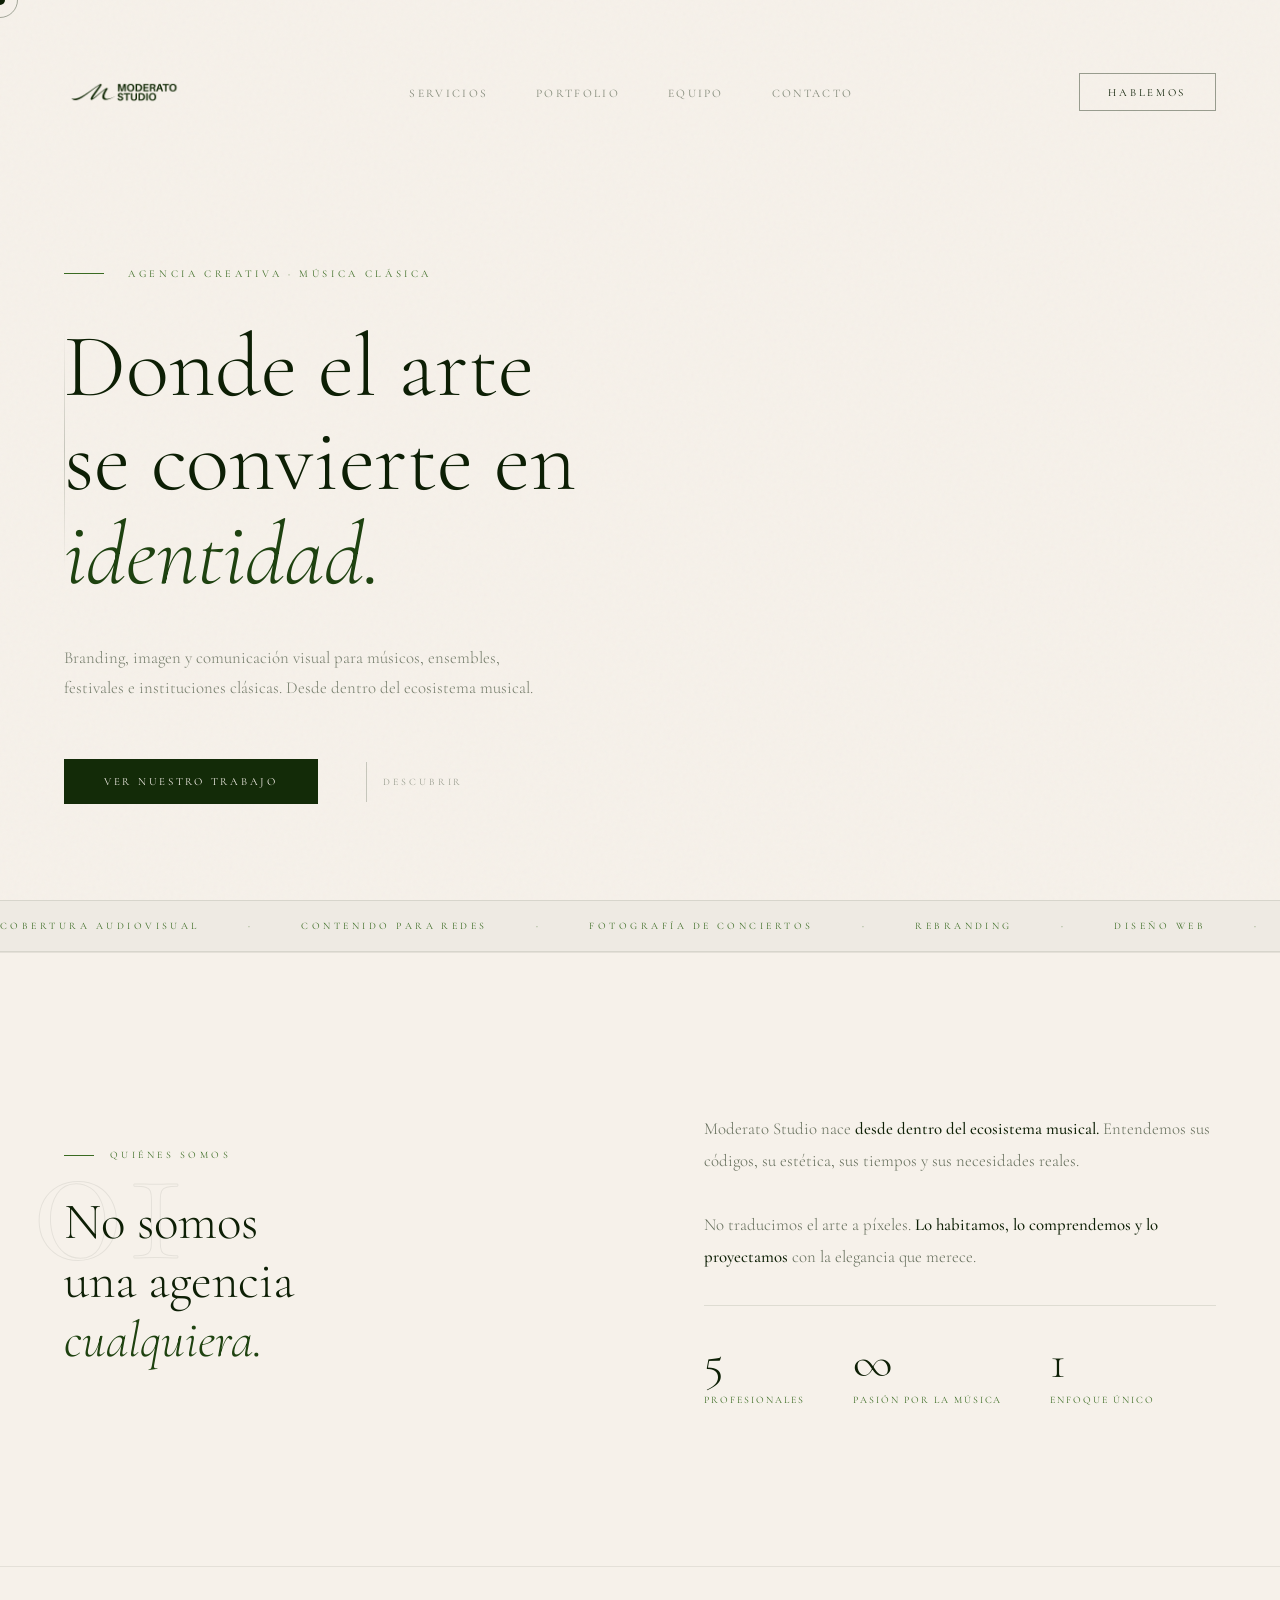
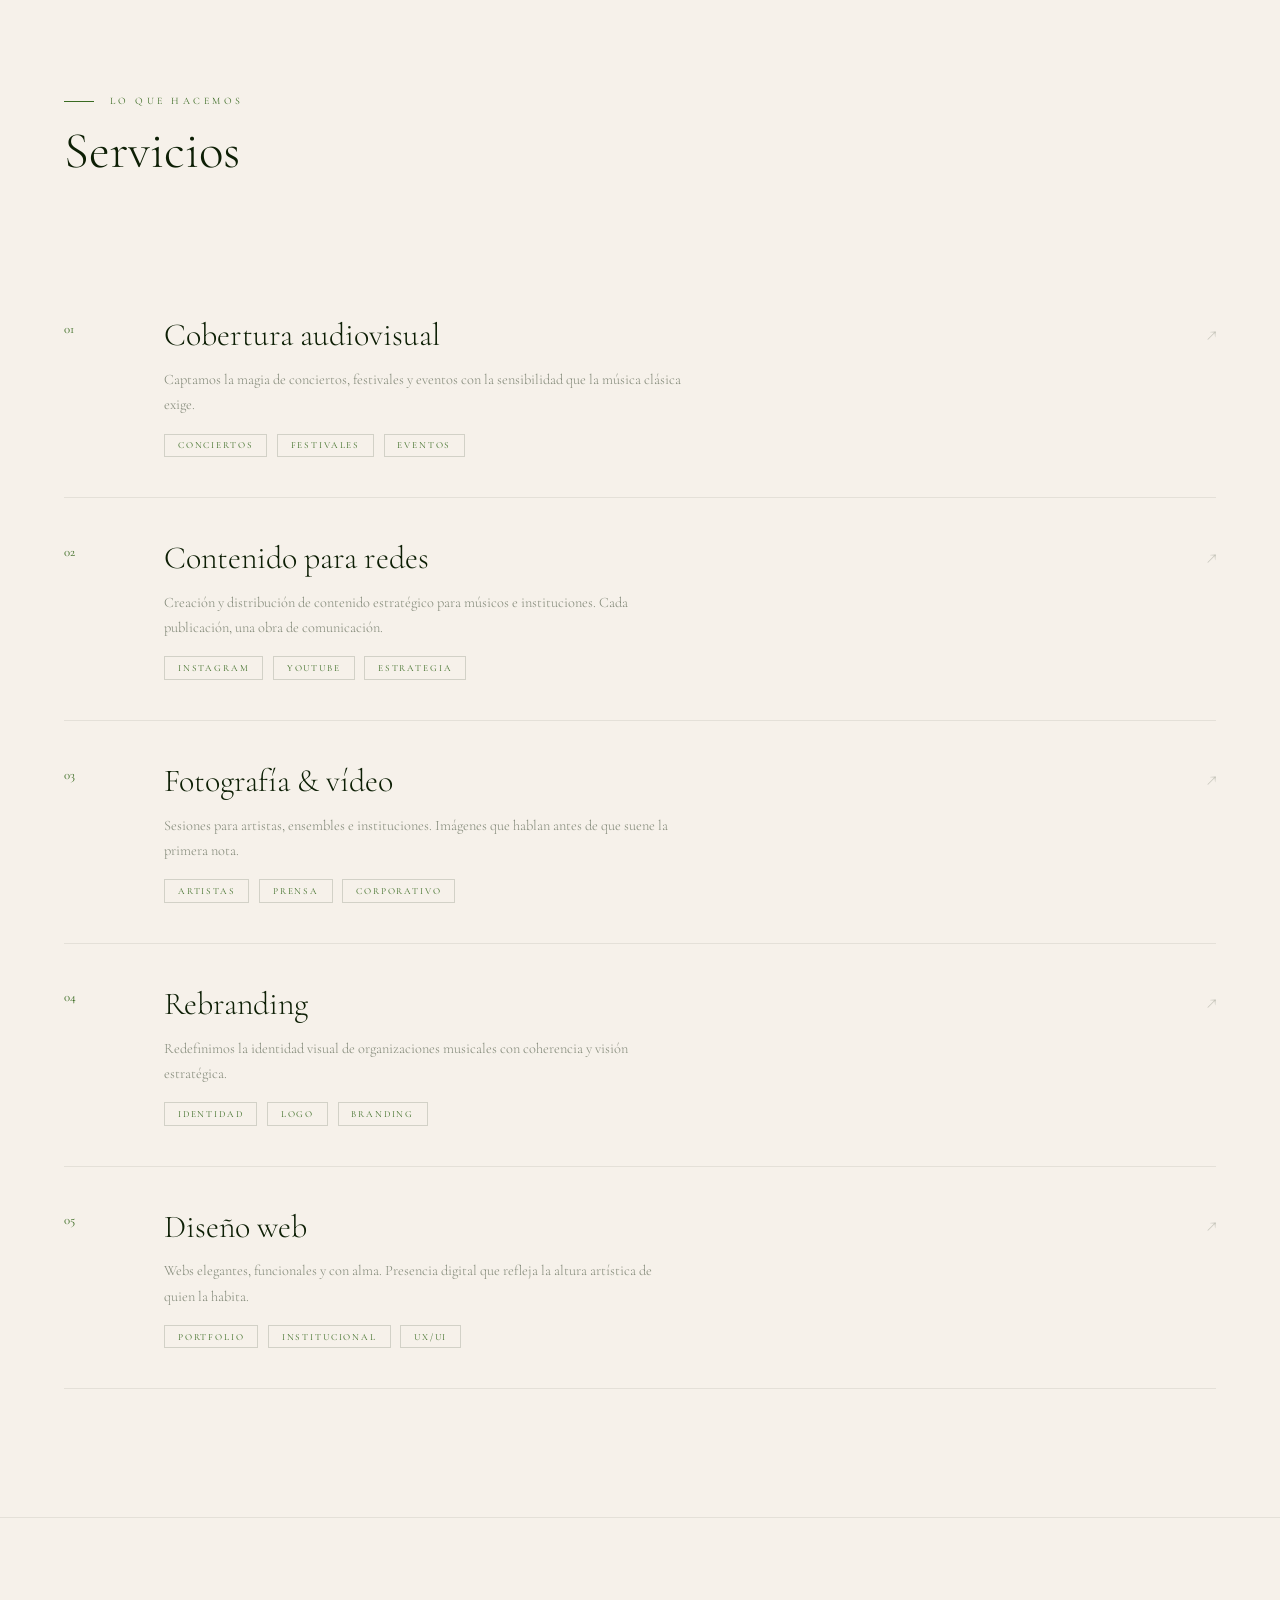
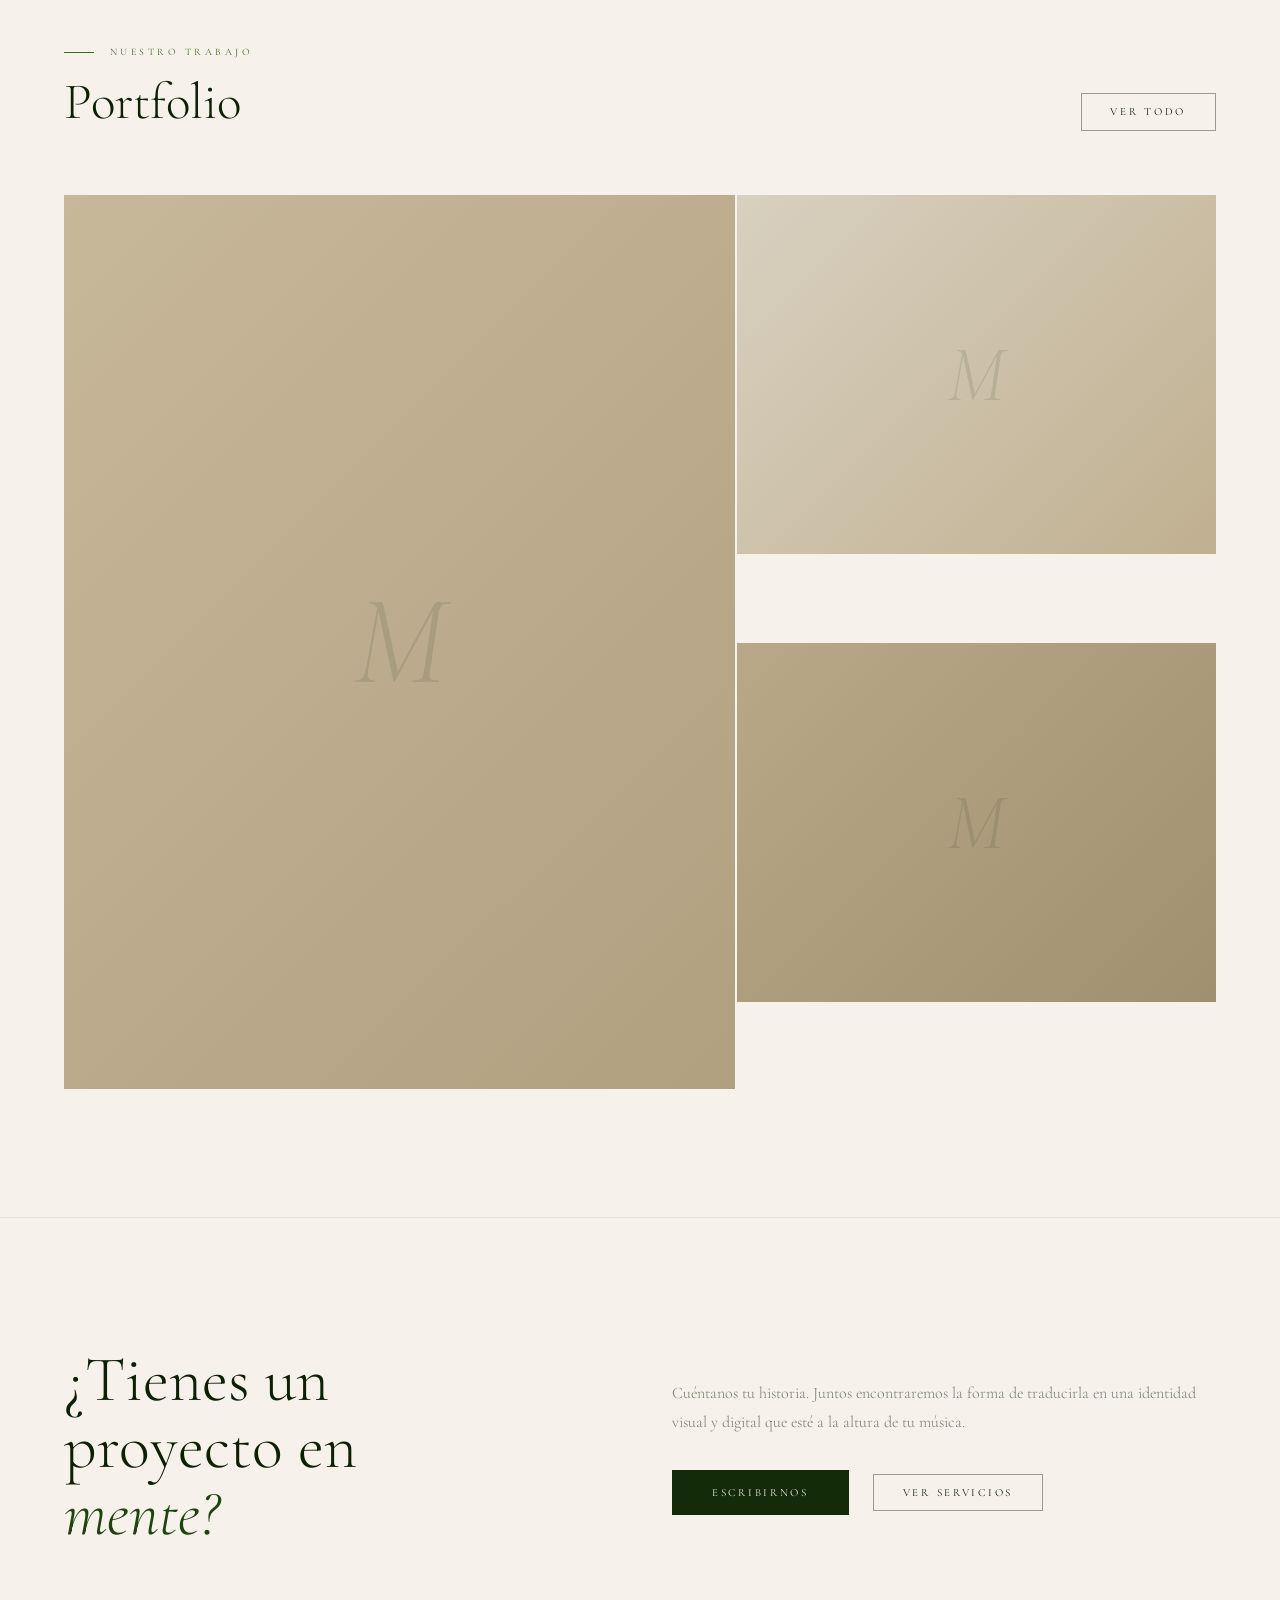
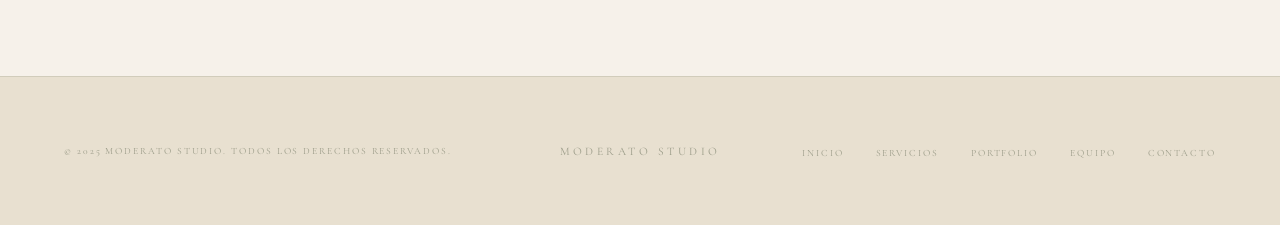
==== index.html @ 651fe09a "primera versión" ====
<!DOCTYPE html>
<html lang="es">
<head>
  <meta charset="UTF-8" />
  <meta name="viewport" content="width=device-width, initial-scale=1.0" />
  <title>Moderato Studio</title>
  <link rel="preconnect" href="https://fonts.googleapis.com" />
  <link rel="preconnect" href="https://fonts.gstatic.com" crossorigin />
  <link href="https://fonts.googleapis.com/css2?family=Cormorant+Garamond:ital,wght@0,300;0,400;0,500;1,300;1,400&display=swap" rel="stylesheet" />
  <link rel="stylesheet" href="css/style.css" />
</head>
<body>

  <div class="cursor" id="cursor"></div>
  <div class="cursor-ring" id="cursorRing"></div>

  <!-- NAV -->
  <nav id="nav">
    <a href="index.html" class="nav-logo">
      <img src="assets/logos/logo-horizontal-verde.png" alt="Moderato Studio" style="height: 120px; width: auto; display: block;" />
    </a>
    <button class="nav-toggle" type="button" aria-expanded="false" aria-label="Abrir menú">
      <span class="nav-toggle-icon" aria-hidden="true">☰</span>
    </button>
    <ul class="nav-links">
      <li><a href="servicios.html">Servicios</a></li>
      <li><a href="portfolio.html">Portfolio</a></li>
      <li><a href="equipo.html">Equipo</a></li>
      <li><a href="contacto.html">Contacto</a></li>
    </ul>
    <div class="nav-cta">
      <a href="contacto.html" class="btn-outline">Hablemos</a>
    </div>
  </nav>

  <!-- HERO -->
  <section class="hero">
    <canvas id="heroCanvas" aria-hidden="true"></canvas>
    <img id="heroMImage" src="assets/logos/logo-m-verde.png" alt="" aria-hidden="true" />
    <div class="hero-line"></div>
    <div class="hero-content">
      <p class="hero-eyebrow"><span></span>Agencia creativa · Música clásica</p>
      <h1 class="hero-title">
        <span class="line">Donde el arte</span>
        <span class="line">se convierte en</span>
        <span class="line"><em>identidad.</em></span>
      </h1>
      <p class="hero-sub">Branding, imagen y comunicación visual para músicos, ensembles, festivales e instituciones clásicas. Desde dentro del ecosistema musical.</p>
      <div class="hero-actions">
        <a href="portfolio.html" class="btn-primary">Ver nuestro trabajo</a>
        <div class="hero-scroll"><span>Descubrir</span></div>
      </div>
    </div>
  </section>

  <!-- MARQUEE -->
  <div class="marquee-wrap">
    <div class="marquee-track">
      <div class="marquee-item">Cobertura audiovisual</div>
      <div class="marquee-item">Contenido para redes</div>
      <div class="marquee-item">Fotografía de conciertos</div>
      <div class="marquee-item">Rebranding</div>
      <div class="marquee-item">Diseño web</div>
      <div class="marquee-item">Dirección creativa</div>
      <div class="marquee-item">Identidad visual</div>
      <div class="marquee-item">Cobertura audiovisual</div>
      <div class="marquee-item">Contenido para redes</div>
      <div class="marquee-item">Fotografía de conciertos</div>
      <div class="marquee-item">Rebranding</div>
      <div class="marquee-item">Diseño web</div>
      <div class="marquee-item">Dirección creativa</div>
      <div class="marquee-item">Identidad visual</div>
    </div>
  </div>

  <!-- MANIFIESTO -->
  <section class="manifesto">
    <div class="manifesto-left reveal">
      <div class="manifesto-number">01</div>
      <p class="manifesto-tag">Quiénes somos</p>
      <h2 class="manifesto-title">No somos<br>una agencia<br><em>cualquiera.</em></h2>
    </div>
    <div class="reveal reveal-delay-2">
      <p class="manifesto-text">Moderato Studio nace <strong>desde dentro del ecosistema musical.</strong> Entendemos sus códigos, su estética, sus tiempos y sus necesidades reales.</p>
      <p class="manifesto-text">No traducimos el arte a píxeles. <strong>Lo habitamos, lo comprendemos y lo proyectamos</strong> con la elegancia que merece.</p>
      <div class="manifesto-stat">
        <div class="stat-item">
          <div class="stat-num">5</div>
          <div class="stat-label">Profesionales</div>
        </div>
        <div class="stat-item">
          <div class="stat-num">∞</div>
          <div class="stat-label">Pasión por la música</div>
        </div>
        <div class="stat-item">
          <div class="stat-num">1</div>
          <div class="stat-label">Enfoque único</div>
        </div>
      </div>
    </div>
  </section>

  <!-- SERVICIOS -->
  <section class="services" id="servicios">
    <div class="services-header reveal">
      <div>
        <p class="section-eyebrow">Lo que hacemos</p>
        <h2 class="section-title">Servicios</h2>
      </div>
    </div>
    <div class="services-list">
      <div class="service-item reveal">
        <span class="service-num">01</span>
        <div>
          <h3 class="service-name">Cobertura audiovisual</h3>
          <p class="service-desc">Captamos la magia de conciertos, festivales y eventos con la sensibilidad que la música clásica exige.</p>
          <div class="service-tags"><span class="tag">Conciertos</span><span class="tag">Festivales</span><span class="tag">Eventos</span></div>
        </div>
        <span class="service-arrow">↗</span>
      </div>
      <div class="service-item reveal reveal-delay-1">
        <span class="service-num">02</span>
        <div>
          <h3 class="service-name">Contenido para redes</h3>
          <p class="service-desc">Creación y distribución de contenido estratégico para músicos e instituciones. Cada publicación, una obra de comunicación.</p>
          <div class="service-tags"><span class="tag">Instagram</span><span class="tag">YouTube</span><span class="tag">Estrategia</span></div>
        </div>
        <span class="service-arrow">↗</span>
      </div>
      <div class="service-item reveal reveal-delay-1">
        <span class="service-num">03</span>
        <div>
          <h3 class="service-name">Fotografía & vídeo</h3>
          <p class="service-desc">Sesiones para artistas, ensembles e instituciones. Imágenes que hablan antes de que suene la primera nota.</p>
          <div class="service-tags"><span class="tag">Artistas</span><span class="tag">Prensa</span><span class="tag">Corporativo</span></div>
        </div>
        <span class="service-arrow">↗</span>
      </div>
      <div class="service-item reveal reveal-delay-2">
        <span class="service-num">04</span>
        <div>
          <h3 class="service-name">Rebranding</h3>
          <p class="service-desc">Redefinimos la identidad visual de organizaciones musicales con coherencia y visión estratégica.</p>
          <div class="service-tags"><span class="tag">Identidad</span><span class="tag">Logo</span><span class="tag">Branding</span></div>
        </div>
        <span class="service-arrow">↗</span>
      </div>
      <div class="service-item reveal reveal-delay-2">
        <span class="service-num">05</span>
        <div>
          <h3 class="service-name">Diseño web</h3>
          <p class="service-desc">Webs elegantes, funcionales y con alma. Presencia digital que refleja la altura artística de quien la habita.</p>
          <div class="service-tags"><span class="tag">Portfolio</span><span class="tag">Institucional</span><span class="tag">UX/UI</span></div>
        </div>
        <span class="service-arrow">↗</span>
      </div>
    </div>
  </section>

  <!-- PORTFOLIO -->
  <section class="portfolio-preview" id="portfolio">
    <div class="portfolio-header reveal">
      <div>
        <p class="section-eyebrow">Nuestro trabajo</p>
        <h2 class="section-title">Portfolio</h2>
      </div>
      <a href="#" class="btn-outline">Ver todo</a>
    </div>
    <div class="portfolio-grid reveal">
      <div class="portfolio-item">
        <div class="portfolio-placeholder pp1"><span class="pp-m">M</span></div>
        <div class="portfolio-item-inner">
          <p class="portfolio-cat">Cobertura audiovisual</p>
          <p class="portfolio-title">Festival de Música Antigua · 2024</p>
        </div>
        <div class="portfolio-zoom">↗</div>
      </div>
      <div class="portfolio-item">
        <div class="portfolio-placeholder pp2"><span class="pp-m" style="font-size:5rem">M</span></div>
        <div class="portfolio-item-inner">
          <p class="portfolio-cat">Rebranding</p>
          <p class="portfolio-title">Orquesta de Cámara · Identidad</p>
        </div>
        <div class="portfolio-zoom">↗</div>
      </div>
      <div class="portfolio-item">
        <div class="portfolio-placeholder pp3"><span class="pp-m" style="font-size:5rem">M</span></div>
        <div class="portfolio-item-inner">
          <p class="portfolio-cat">Fotografía</p>
          <p class="portfolio-title">Sesión artística · Cuarteto de cuerda</p>
        </div>
        <div class="portfolio-zoom">↗</div>
      </div>
    </div>
  </section>

  <!-- CTA -->
  <section class="cta-strip" id="contacto">
    <div class="reveal">
      <h2 class="cta-title">¿Tienes un<br>proyecto en<br><em>mente?</em></h2>
    </div>
    <div class="cta-right reveal reveal-delay-2">
      <p class="cta-text">Cuéntanos tu historia. Juntos encontraremos la forma de traducirla en una identidad visual y digital que esté a la altura de tu música.</p>
      <div class="cta-actions">
        <a href="contacto.html" class="btn-primary">Escribirnos</a>
        <a href="servicios.html" class="btn-outline">Ver servicios</a>
      </div>
    </div>
  </section>

  <!-- FOOTER -->
  <footer>
    <p class="footer-copy">© 2025 Moderato Studio. Todos los derechos reservados.</p>
    <div class="footer-wordmark">Moderato Studio</div>
    <ul class="footer-links">
      <li><a href="index.html">Inicio</a></li>
      <li><a href="servicios.html">Servicios</a></li>
      <li><a href="portfolio.html">Portfolio</a></li>
      <li><a href="equipo.html">Equipo</a></li>
      <li><a href="contacto.html">Contacto</a></li>
    </ul>
  </footer>

  <script src="js/main.js"></script>
</body>
</html>
---- css/style.css ----
:root {
  --verde:  #132b08;
  --verde2: #1e4210;
  --verde3: #3a6b22;
  --crema:  #f6f1ea;
  --crema2: #e8e0d0;
  --arena:  #c8b89a;
  --noche:  #0d1f05;
  --trans:  300ms cubic-bezier(.4,0,.2,1);
}

*, *::before, *::after { box-sizing: border-box; margin: 0; padding: 0; }
html { scroll-behavior: smooth; }
body {
  background: var(--crema);
  color: var(--noche);
  font-family: 'Cormorant Garamond', Georgia, serif;
  overflow-x: hidden;
  cursor: none;
}
a { text-decoration: none; color: inherit; }
img { display: block; max-width: 100%; }

/* ── CURSOR ── */
.cursor {
  position: fixed;
  width: 10px; height: 10px;
  background: var(--noche);
  border-radius: 50%;
  pointer-events: none;
  z-index: 9999;
  top: 0; left: 0;
  transform: translate(-50%, -50%);
  transition: transform 200ms ease;
  will-change: left, top;
}
.cursor-ring {
  position: fixed;
  width: 36px; height: 36px;
  border: 1px solid rgba(13,31,5,0.35);
  border-radius: 50%;
  pointer-events: none;
  z-index: 9998;
  top: 0; left: 0;
  transform: translate(-50%, -50%);
  transition: width 300ms ease, height 300ms ease, border-color 300ms ease;
  will-change: left, top;
}
.cursor.hover { transform: translate(-50%,-50%) scale(2.5); }
.cursor-ring.hover { width: 60px; height: 60px; border-color: rgba(13,31,5,0.55); }

/* ── NOISE ── */
body::before {
  content: '';
  position: fixed; inset: 0;
  background-image: url("data:image/svg+xml,%3Csvg viewBox='0 0 256 256' xmlns='http://www.w3.org/2000/svg'%3E%3Cfilter id='n'%3E%3CfeTurbulence type='fractalNoise' baseFrequency='0.9' numOctaves='4' stitchTiles='stitch'/%3E%3C/filter%3E%3Crect width='100%25' height='100%25' filter='url(%23n)'/%3E%3C/svg%3E");
  opacity: 0.03;
  pointer-events: none;
  z-index: 1;
}

/* ── NAV ── */
nav {
  position: fixed; top: 0; left: 0; right: 0; z-index: 100;
  display: flex; align-items: center; justify-content: space-between;
  padding: 2rem 4rem;
  transition: background var(--trans), padding var(--trans), border-color var(--trans);
}
nav.scrolled {
  background: rgba(246,241,234,0.94);
  backdrop-filter: blur(12px);
  padding: 1.2rem 4rem;
  border-bottom: 0.5px solid rgba(13,31,5,0.1);
}
.nav-logo { opacity: 0; animation: fadeDown 1s 0.2s forwards; }
.nav-toggle {
  display: none;
  border: 0;
  background: transparent;
  color: var(--noche);
  padding: 0.25rem;
  cursor: pointer;
}
.nav-toggle-icon {
  display: block;
  font-size: 1.6rem;
  line-height: 1;
  transition: transform var(--trans);
}
nav.menu-open .nav-toggle-icon {
  transform: rotate(90deg);
}
.nav-wordmark {
  font-size: 0.72rem; font-weight: 400;
  letter-spacing: 0.32em; text-transform: uppercase;
  color: var(--noche); line-height: 1.4;
}
.nav-links {
  display: flex; gap: 3rem; list-style: none;
  opacity: 0; animation: fadeDown 1s 0.4s forwards;
}
.nav-links a {
  font-size: 0.72rem; letter-spacing: 0.2em; text-transform: uppercase;
  color: rgba(13,31,5,0.5); transition: color var(--trans);
  position: relative;
}
.nav-links a::after {
  content: '';
  position: absolute; bottom: -4px; left: 0; right: 0;
  height: 1px; background: var(--noche);
  transform: scaleX(0); transform-origin: right;
  transition: transform 400ms cubic-bezier(.4,0,.2,1);
}
.nav-links a:hover { color: var(--noche); }
.nav-links a:hover::after { transform: scaleX(1); transform-origin: left; }
.nav-cta { opacity: 0; animation: fadeDown 1s 0.6s forwards; }

.btn-outline {
  display: inline-block;
  font-size: 0.68rem; letter-spacing: 0.25em; text-transform: uppercase;
  border: 1px solid rgba(13,31,5,0.4); padding: 0.7rem 1.8rem;
  color: var(--noche);
  transition: background var(--trans), border-color var(--trans), color var(--trans);
}
.btn-outline:hover { background: var(--noche); border-color: var(--noche); color: var(--crema); }

.btn-primary {
  display: inline-block;
  background: var(--verde); color: var(--crema);
  font-size: 0.68rem; letter-spacing: 0.25em; text-transform: uppercase;
  padding: 1rem 2.5rem;
  transition: background var(--trans), transform var(--trans);
}
.btn-primary:hover { background: var(--verde2); transform: translateY(-1px); }

/* ── HERO ── */
.hero {
  position: relative; min-height: 100svh;
  display: flex; flex-direction: column; justify-content: flex-end;
  padding: 0 4rem 6rem; overflow: hidden;
  background: var(--crema);
}
#heroCanvas {
  position: absolute;
  right: 0;
  top: 50%;
  left: auto;
  transform: translateY(-50%);
  height: 110vh;
  width: auto;
  opacity: 0.85;
  pointer-events: none;
  user-select: none;
  transition: opacity 1.2s cubic-bezier(.4,0,.2,1);
}
#heroCanvas.is-faded {
  opacity: 0;
}
#heroMImage {
  position: absolute;
  right: 0;
  top: 50%;
  left: auto;
  transform: translateY(-50%);
  height: 110vh;
  width: auto;
  opacity: 0;
  pointer-events: none;
  user-select: none;
  transition: opacity 1.2s cubic-bezier(.4,0,.2,1);
}
#heroMImage.is-visible {
  opacity: 1;
}
.hero-line {
  position: absolute; left: 4rem; top: 50%; transform: translateY(-50%);
  width: 1px; height: 0;
  background: linear-gradient(to bottom, transparent, rgba(13,31,5,0.2), transparent);
  animation: growLine 1.5s 1s forwards;
}
@keyframes growLine { to { height: 240px; } }

.hero-content { position: relative; z-index: 2; max-width: 900px; }

.hero-eyebrow {
  display: flex; align-items: center; gap: 1.5rem;
  font-size: 0.65rem; letter-spacing: 0.35em; text-transform: uppercase;
  color: var(--verde3); margin-bottom: 2.5rem;
  opacity: 0; animation: fadeUp 1s 0.6s forwards;
}
.hero-eyebrow span { display: block; width: 40px; height: 1px; background: var(--verde3); }

.hero-title {
  font-family: 'Cormorant Garamond', serif;
  font-size: clamp(3.2rem, 7vw, 7rem);
  font-weight: 300; line-height: 1.05; color: var(--noche); overflow: hidden;
  max-width: 100%;
}
.hero-title .line { display: block; opacity: 0; transform: translateY(100%); }
.hero-title .line:nth-child(1) { animation: slideUp 0.9s cubic-bezier(.16,1,.3,1) 0.7s forwards; }
.hero-title .line:nth-child(2) { animation: slideUp 0.9s cubic-bezier(.16,1,.3,1) 0.85s forwards; }
.hero-title .line:nth-child(3) { animation: slideUp 0.9s cubic-bezier(.16,1,.3,1) 1.0s forwards; }
.hero-title em { font-style: italic; color: var(--verde2); }

.hero-sub {
  margin-top: 2.5rem; font-size: 1.05rem; font-weight: 300;
  color: rgba(13,31,5,0.55); max-width: 480px; line-height: 1.8;
  opacity: 0; animation: fadeUp 1s 1.3s forwards;
}
.hero-actions {
  margin-top: 3.5rem; display: flex; align-items: center; gap: 3rem;
  opacity: 0; animation: fadeUp 1s 1.5s forwards;
}
.hero-scroll {
  font-size: 0.62rem; letter-spacing: 0.3em; text-transform: uppercase;
  color: rgba(13,31,5,0.4); display: flex; align-items: center; gap: 1rem;
}
.hero-scroll::before {
  content: ''; display: block; width: 1px; height: 40px;
  background: rgba(13,31,5,0.2); animation: pulse 2s infinite;
}
@keyframes pulse { 0%,100%{opacity:0.3} 50%{opacity:1} }

/* ── MARQUEE ── */
.marquee-wrap {
  overflow: hidden;
  border-top: 0.5px solid rgba(13,31,5,0.1);
  border-bottom: 0.5px solid rgba(13,31,5,0.1);
  padding: 1.2rem 0;
  background: rgba(13,31,5,0.03);
}
.marquee-track {
  display: flex; gap: 3rem; white-space: nowrap;
  animation: marquee 22s linear infinite;
}
.marquee-item {
  font-size: 0.62rem; letter-spacing: 0.35em; text-transform: uppercase;
  color: var(--verde3); flex-shrink: 0;
  display: flex; align-items: center; gap: 3rem;
}
.marquee-item::after { content: '◆'; font-size: 0.4rem; opacity: 0.5; }
@keyframes marquee { from{transform:translateX(0)} to{transform:translateX(-50%)} }

/* ── MANIFIESTO ── */
.manifesto {
  padding: 10rem 4rem;
  display: grid; grid-template-columns: 1fr 1fr; gap: 8rem; align-items: center;
  border-top: 0.5px solid rgba(13,31,5,0.08);
}
.manifesto-left { position: relative; }
.manifesto-number {
  font-family: 'Cormorant Garamond', serif; font-size: 12rem; font-weight: 300;
  color: transparent; -webkit-text-stroke: 1px rgba(13,31,5,0.07);
  line-height: 1; position: absolute; top: -3rem; left: -2rem; user-select: none;
}
.manifesto-tag {
  font-size: 0.62rem; letter-spacing: 0.35em; text-transform: uppercase;
  color: var(--verde3); margin-bottom: 2rem;
  display: flex; align-items: center; gap: 1rem;
}
.manifesto-tag::before { content: ''; display: block; width: 30px; height: 1px; background: var(--verde3); }
.manifesto-title {
  font-family: 'Cormorant Garamond', serif;
  font-size: clamp(2.5rem, 4vw, 3.8rem); font-weight: 300; line-height: 1.15; color: var(--noche);
}
.manifesto-title em { font-style: italic; color: var(--verde2); }
.manifesto-text {
  font-size: 1.05rem; font-weight: 300; color: rgba(13,31,5,0.62);
  line-height: 1.9; margin-bottom: 2rem;
}
.manifesto-text strong { color: var(--noche); font-weight: 500; }
.manifesto-stat {
  border-top: 0.5px solid rgba(13,31,5,0.1);
  padding-top: 2rem; margin-top: 2rem; display: flex; gap: 3rem;
}
.stat-num {
  font-family: 'Cormorant Garamond', serif; font-size: 3rem; font-weight: 300;
  color: var(--noche); line-height: 1;
}
.stat-label {
  font-size: 0.62rem; letter-spacing: 0.2em; text-transform: uppercase;
  color: var(--verde3); margin-top: 0.5rem;
}

/* ── SERVICIOS ── */
.services {
  padding: 8rem 4rem;
  border-top: 0.5px solid rgba(13,31,5,0.08);
}
.services-header {
  display: flex; justify-content: space-between; align-items: flex-end;
  margin-bottom: 6rem;
}
.section-eyebrow {
  font-size: 0.62rem; letter-spacing: 0.35em; text-transform: uppercase;
  color: var(--verde3); margin-bottom: 1rem;
  display: flex; align-items: center; gap: 1rem;
}
.section-eyebrow::before { content: ''; display: block; width: 30px; height: 1px; background: var(--verde3); }
.section-title {
  font-family: 'Cormorant Garamond', serif;
  font-size: clamp(2rem, 4vw, 3.5rem); font-weight: 300; color: var(--noche); line-height: 1.1;
}
.service-item {
  display: grid; grid-template-columns: 60px 1fr auto;
  align-items: start; gap: 2.5rem; padding: 2.5rem 0;
  border-bottom: 0.5px solid rgba(13,31,5,0.08);
  cursor: pointer; position: relative; overflow: hidden;
}
.service-item::before {
  content: ''; position: absolute; inset: 0;
  background: rgba(13,31,5,0.025);
  transform: scaleX(0); transform-origin: left;
  transition: transform 500ms cubic-bezier(.4,0,.2,1);
}
.service-item:hover::before { transform: scaleX(1); }
.service-num {
  font-family: 'Cormorant Garamond', serif;
  font-size: 0.8rem; color: var(--verde3); padding-top: 0.35rem;
}
.service-name {
  font-family: 'Cormorant Garamond', serif;
  font-size: clamp(1.4rem, 2.5vw, 2rem); font-weight: 300; color: var(--noche);
  margin-bottom: 0.8rem; transition: color var(--trans);
}
.service-item:hover .service-name { color: var(--verde2); }
.service-desc {
  font-size: 0.9rem; font-weight: 300; color: rgba(13,31,5,0.5);
  line-height: 1.75; max-width: 520px;
}
.service-tags { display: flex; gap: 0.6rem; margin-top: 1rem; flex-wrap: wrap; }
.tag {
  font-size: 0.58rem; letter-spacing: 0.2em; text-transform: uppercase;
  border: 1px solid rgba(13,31,5,0.15); padding: 0.3rem 0.8rem; color: var(--verde3);
}
.service-arrow {
  font-size: 1.2rem; color: rgba(13,31,5,0.2); padding-top: 0.4rem;
  transition: color var(--trans), transform var(--trans);
}
.service-item:hover .service-arrow { color: var(--noche); transform: translate(4px,-4px); }

/* ── PORTFOLIO ── */
.portfolio-preview {
  padding: 8rem 4rem;
  border-top: 0.5px solid rgba(13,31,5,0.08);
}
.portfolio-header {
  display: flex; justify-content: space-between; align-items: flex-end;
  margin-bottom: 4rem;
}
.portfolio-grid {
  display: grid; grid-template-columns: 1.4fr 1fr;
  grid-template-rows: auto auto; gap: 2px;
}
.portfolio-item {
  position: relative; overflow: hidden;
  aspect-ratio: 4/3; cursor: pointer;
}
.portfolio-item:first-child { grid-row: 1 / 3; aspect-ratio: 3/4; }
.portfolio-item-inner {
  position: absolute; inset: 0;
  display: flex; flex-direction: column; justify-content: flex-end; padding: 2rem;
  background: linear-gradient(to top, rgba(13,31,5,0.8) 0%, transparent 60%);
  opacity: 0; transition: opacity 400ms ease;
}
.portfolio-item:hover .portfolio-item-inner { opacity: 1; }
.portfolio-placeholder {
  position: absolute; inset: 0; display: flex; align-items: center; justify-content: center;
}
.pp1 { background: linear-gradient(135deg, #c8b89a 0%, #b0a080 100%); }
.pp2 { background: linear-gradient(135deg, #d8d0c0 0%, #c0b090 100%); }
.pp3 { background: linear-gradient(135deg, #b8a888 0%, #a09070 100%); }
.pp-m {
  font-family: 'Cormorant Garamond', serif; font-size: 8rem; font-weight: 300;
  font-style: italic; color: rgba(13,31,5,0.1);
}
.portfolio-cat {
  font-size: 0.58rem; letter-spacing: 0.3em; text-transform: uppercase;
  color: var(--arena); margin-bottom: 0.5rem;
}
.portfolio-title {
  font-family: 'Cormorant Garamond', serif;
  font-size: 1.3rem; font-weight: 300; color: var(--crema);
}
.portfolio-zoom {
  position: absolute; top: 1.5rem; right: 1.5rem;
  width: 40px; height: 40px; border: 1px solid rgba(246,241,234,0.5);
  display: flex; align-items: center; justify-content: center;
  font-size: 0.9rem; color: var(--crema);
  opacity: 0; transform: scale(0.8);
  transition: opacity 300ms ease, transform 300ms ease;
}
.portfolio-item:hover .portfolio-zoom { opacity: 1; transform: scale(1); }

/* ── CTA ── */
.cta-strip {
  padding: 8rem 4rem;
  border-top: 0.5px solid rgba(13,31,5,0.08);
  display: grid; grid-template-columns: 1fr 1fr; gap: 4rem; align-items: center;
}
.cta-title {
  font-family: 'Cormorant Garamond', serif;
  font-size: clamp(2.5rem, 5vw, 4.5rem); font-weight: 300; line-height: 1.05; color: var(--noche);
}
.cta-title em { font-style: italic; color: var(--verde2); }
.cta-right { display: flex; flex-direction: column; gap: 2rem; }
.cta-text {
  font-size: 1rem; font-weight: 300; color: rgba(13,31,5,0.55); line-height: 1.85;
}
.cta-actions { display: flex; gap: 1.5rem; align-items: center; }

/* ── FOOTER ── */
footer {
  padding: 4rem;
  border-top: 0.5px solid rgba(13,31,5,0.1);
  display: grid; grid-template-columns: 1fr auto 1fr; align-items: center;
  background: var(--crema2);
}
.footer-copy {
  font-size: 0.6rem; letter-spacing: 0.2em; text-transform: uppercase;
  color: rgba(13,31,5,0.35);
}
.footer-wordmark {
  font-family: 'Cormorant Garamond', serif; font-size: 0.72rem;
  letter-spacing: 0.3em; text-transform: uppercase;
  color: rgba(13,31,5,0.35); text-align: center;
}
.footer-links { display: flex; gap: 2rem; justify-content: flex-end; list-style: none; flex-wrap: wrap; }
.footer-links a {
  font-size: 0.6rem; letter-spacing: 0.2em; text-transform: uppercase;
  color: rgba(13,31,5,0.35); transition: color var(--trans);
}
.footer-links a:hover { color: var(--noche); }

/* ── ANIMACIONES ── */
@keyframes fadeUp   { from{opacity:0;transform:translateY(24px)} to{opacity:1;transform:translateY(0)} }
@keyframes fadeDown { from{opacity:0;transform:translateY(-16px)} to{opacity:1;transform:translateY(0)} }
@keyframes slideUp  { from{opacity:0;transform:translateY(100%)} to{opacity:1;transform:translateY(0)} }
@keyframes fadeIn   { from{opacity:0} to{opacity:1} }
/* ── SCROLL REVEAL ── */
.reveal {
  opacity: 0; transform: translateY(40px);
  transition: opacity 0.8s cubic-bezier(.16,1,.3,1), transform 0.8s cubic-bezier(.16,1,.3,1);
}
.reveal.visible { opacity: 1; transform: translateY(0); }
.reveal-delay-1 { transition-delay: 0.1s; }
.reveal-delay-2 { transition-delay: 0.2s; }
.reveal-delay-3 { transition-delay: 0.3s; }

/* ── PAGE HERO ── */
.page-hero {
  position: relative;
  padding: 14rem 4rem 4rem;
  border-bottom: 0.5px solid rgba(13,31,5,0.08);
}
.page-hero-compact {
  min-height: auto;
}
.page-hero-content {
  max-width: 760px;
  position: relative;
  z-index: 2;
}
.page-title {
  font-family: 'Cormorant Garamond', serif;
  font-size: clamp(3rem, 6vw, 5.8rem);
  font-weight: 300;
  line-height: 1.02;
  color: var(--noche);
}
.page-intro {
  margin-top: 2rem;
  max-width: 700px;
  font-size: 1.02rem;
  font-weight: 300;
  line-height: 1.9;
  color: rgba(13,31,5,0.58);
}

/* ── SERVICE DETAIL ── */
.service-detail {
  display: grid;
  grid-template-columns: 280px minmax(0, 1fr);
  gap: 4rem;
  padding: 5rem 4rem;
  border-bottom: 0.5px solid rgba(13,31,5,0.08);
}
.service-detail-last {
  border-bottom: 0;
}
.service-detail-head {
  position: relative;
}
.service-detail-num {
  font-size: 0.72rem;
  letter-spacing: 0.32em;
  text-transform: uppercase;
  color: var(--verde3);
  margin-bottom: 1.5rem;
}
.service-detail-title {
  font-family: 'Cormorant Garamond', serif;
  font-size: clamp(2.2rem, 4vw, 3.8rem);
  font-weight: 300;
  line-height: 1.08;
  color: var(--noche);
}
.service-detail-body {
  max-width: 760px;
}
.service-detail-text {
  font-size: 1rem;
  font-weight: 300;
  line-height: 1.95;
  color: rgba(13,31,5,0.62);
}
.service-detail-includes {
  margin: 2rem 0 2.5rem;
}
.service-detail-label {
  font-size: 0.62rem;
  letter-spacing: 0.28em;
  text-transform: uppercase;
  color: var(--verde3);
  margin-bottom: 1rem;
}
.service-include-list {
  list-style: none;
  display: grid;
  gap: 0.85rem;
}
.service-include-list li {
  position: relative;
  padding-left: 1.6rem;
  font-size: 0.95rem;
  font-weight: 300;
  line-height: 1.7;
  color: rgba(13,31,5,0.7);
}
.service-include-list li::before {
  content: '';
  position: absolute;
  left: 0;
  top: 0.8rem;
  width: 0.7rem;
  height: 1px;
  background: var(--verde3);
}

/* ── TEAM ── */
.team-section {
  padding: 5rem 4rem 8rem;
}
.team-grid {
  display: grid;
  grid-template-columns: repeat(2, minmax(0, 1fr));
  gap: 2.5rem 2rem;
}
.team-card {
  border-top: 0.5px solid rgba(13,31,5,0.08);
  padding-top: 1.5rem;
}
.team-photo-placeholder {
  aspect-ratio: 4 / 5;
  background: linear-gradient(180deg, var(--arena) 0%, var(--crema2) 100%);
  border: 0.5px solid rgba(13,31,5,0.08);
}
.team-card-body {
  padding-top: 1.5rem;
}
.team-name {
  font-family: 'Cormorant Garamond', serif;
  font-size: clamp(1.8rem, 3vw, 2.6rem);
  font-weight: 300;
  line-height: 1.1;
  color: var(--noche);
}
.team-role {
  min-height: 1.5rem;
  margin-top: 0.8rem;
  font-size: 0.72rem;
  letter-spacing: 0.24em;
  text-transform: uppercase;
  color: rgba(13,31,5,0.35);
}

/* ── PORTFOLIO PAGE ── */
.portfolio-page-section {
  padding: 5rem 4rem 8rem;
}
.portfolio-filters {
  display: flex;
  flex-wrap: wrap;
  gap: 1rem;
  margin-bottom: 3rem;
}
.filter-button {
  background: transparent;
  cursor: pointer;
}
.filter-button.is-active {
  background: var(--verde);
  border-color: var(--verde);
  color: var(--crema);
}
.portfolio-page-grid {
  display: grid;
  grid-template-columns: repeat(2, minmax(0, 1fr));
  gap: 2rem;
}
.portfolio-card {
  border-top: 0.5px solid rgba(13,31,5,0.08);
  padding-top: 1.5rem;
}
.portfolio-card.is-hidden {
  display: none;
}
.portfolio-card-media {
  aspect-ratio: 4 / 3;
  border: 0.5px solid rgba(13,31,5,0.08);
}
.portfolio-card-media-1 { background: linear-gradient(135deg, var(--arena) 0%, var(--crema2) 100%); }
.portfolio-card-media-2 { background: linear-gradient(135deg, var(--crema2) 0%, var(--arena) 100%); }
.portfolio-card-media-3 { background: linear-gradient(135deg, rgba(200,184,154,0.85) 0%, rgba(232,224,208,0.95) 100%); }
.portfolio-card-media-4 { background: linear-gradient(135deg, rgba(232,224,208,1) 0%, rgba(200,184,154,0.75) 100%); }
.portfolio-card-media-5 { background: linear-gradient(160deg, var(--arena) 0%, rgba(232,224,208,0.9) 100%); }
.portfolio-card-media-6 { background: linear-gradient(160deg, rgba(232,224,208,0.95) 0%, rgba(200,184,154,0.8) 100%); }
.portfolio-card-body {
  padding-top: 1.5rem;
}
.portfolio-card-num {
  font-size: 0.62rem;
  letter-spacing: 0.28em;
  text-transform: uppercase;
  color: rgba(13,31,5,0.35);
  margin-bottom: 0.8rem;
}
.portfolio-card-category {
  font-size: 0.62rem;
  letter-spacing: 0.35em;
  text-transform: uppercase;
  color: var(--verde3);
  margin-bottom: 1rem;
}
.portfolio-card-meta {
  display: flex;
  align-items: flex-start;
  justify-content: space-between;
  gap: 1rem;
}
.portfolio-card-title {
  font-family: 'Cormorant Garamond', serif;
  font-size: clamp(1.8rem, 3vw, 2.8rem);
  font-weight: 300;
  line-height: 1.08;
  color: var(--noche);
}
.portfolio-card-arrow {
  font-size: 1.2rem;
  color: rgba(13,31,5,0.4);
  padding-top: 0.25rem;
  transition: transform var(--trans), color var(--trans);
}
.portfolio-card:hover .portfolio-card-arrow {
  transform: translate(4px, -4px);
  color: var(--noche);
}

/* ── CONTACT ── */
.contact-section {
  padding: 5rem 4rem 4rem;
}
.contact-grid {
  display: grid;
  grid-template-columns: minmax(0, 0.9fr) minmax(0, 1.1fr);
  gap: 4rem;
  align-items: start;
}
.contact-kicker {
  font-size: 0.62rem;
  letter-spacing: 0.35em;
  text-transform: uppercase;
  color: var(--verde3);
  margin-bottom: 1.2rem;
}
.contact-text {
  max-width: 520px;
  font-size: 1.04rem;
  font-weight: 300;
  line-height: 1.95;
  color: rgba(13,31,5,0.62);
}
.contact-email {
  display: inline-block;
  margin-top: 2rem;
  font-family: 'Cormorant Garamond', serif;
  font-size: clamp(2rem, 3vw, 2.8rem);
  font-weight: 300;
  color: var(--noche);
}
.contact-socials {
  list-style: none;
  display: flex;
  flex-wrap: wrap;
  gap: 1.25rem 2rem;
  margin-top: 2rem;
}
.contact-socials a {
  font-size: 0.68rem;
  letter-spacing: 0.24em;
  text-transform: uppercase;
  color: rgba(13,31,5,0.45);
  transition: color var(--trans);
}
.contact-socials a:hover {
  color: var(--noche);
}
.contact-form-wrap {
  border-top: 0.5px solid rgba(13,31,5,0.08);
  padding-top: 1.5rem;
}
.contact-form {
  display: grid;
  gap: 1.25rem;
}
.form-field {
  display: grid;
  gap: 0.6rem;
}
.form-field label {
  font-size: 0.66rem;
  letter-spacing: 0.24em;
  text-transform: uppercase;
  color: var(--verde3);
}
.form-field input,
.form-field select,
.form-field textarea {
  width: 100%;
  border: 0.5px solid rgba(13,31,5,0.22);
  background: var(--crema);
  color: var(--noche);
  border-radius: 0;
  padding: 1rem 1.1rem;
  font-family: 'Cormorant Garamond', Georgia, serif;
  font-size: 1.05rem;
  font-weight: 300;
  appearance: none;
}
.form-field textarea {
  resize: vertical;
  min-height: 10rem;
}
.form-field input:focus,
.form-field select:focus,
.form-field textarea:focus {
  outline: none;
  border-color: var(--noche);
}
.contact-closing {
  padding: 2rem 4rem 8rem;
}
.contact-closing-text {
  max-width: 780px;
  font-family: 'Cormorant Garamond', serif;
  font-size: clamp(2.6rem, 5vw, 4.8rem);
  font-style: italic;
  font-weight: 300;
  line-height: 1.05;
  color: var(--noche);
}

/* ── RESPONSIVE ── */
@media (max-width: 900px) {
  nav {
    align-items: center;
    flex-wrap: wrap;
    padding: 1.5rem;
    row-gap: 0;
  }
  nav.scrolled {
    padding: 1rem 1.5rem;
  }
  nav.menu-open {
    background: rgba(246,241,234,0.98);
    backdrop-filter: blur(12px);
    border-bottom: 0.5px solid rgba(13,31,5,0.1);
  }
  .nav-logo img {
    height: 72px !important;
  }
  .nav-toggle {
    display: inline-flex;
    align-items: center;
    justify-content: center;
    margin-left: auto;
    opacity: 0;
    animation: fadeDown 1s 0.35s forwards;
  }
  .nav-links,
  .nav-cta {
    width: 100%;
    opacity: 0;
    animation: none;
    overflow: hidden;
    max-height: 0;
    pointer-events: none;
    transition: max-height 300ms cubic-bezier(.16,1,.3,1), opacity 200ms ease, padding 300ms cubic-bezier(.16,1,.3,1);
  }
  .nav-links {
    order: 3;
    display: flex;
    flex-direction: column;
    align-items: flex-start;
    gap: 0.9rem;
    padding-top: 0;
  }
  .nav-links a {
    font-size: 0.7rem;
  }
  .nav-links a::after {
    display: none;
  }
  .nav-cta {
    order: 4;
    padding-top: 0;
  }
  nav.menu-open .nav-links,
  nav.menu-open .nav-cta {
    opacity: 1;
    max-height: 18rem;
    pointer-events: auto;
  }
  nav.menu-open .nav-links {
    padding-top: 1rem;
  }
  nav.menu-open .nav-cta {
    padding-top: 1rem;
  }
  .hero {
    min-height: auto;
    padding: 9rem 1.5rem 3.5rem;
  }
  .hero-content {
    max-width: 100%;
  }
  .hero-title {
    font-size: clamp(2.5rem, 12vw, 4.2rem);
    line-height: 1.02;
  }
  .hero-sub {
    max-width: 100%;
    font-size: 0.98rem;
  }
  .hero-actions {
    flex-direction: column;
    align-items: flex-start;
    gap: 1.5rem;
  }
  #heroCanvas, #heroMImage { height: 72vh; right: -8%; top: 3rem; transform: none; }
  .hero-line {
    display: none;
  }
  .manifesto {
    grid-template-columns: 1fr;
    padding: 6rem 1.5rem;
    gap: 4rem;
  }
  .manifesto-number {
    font-size: 8rem;
    left: -0.5rem;
  }
  .services, .portfolio-preview {
    padding: 6rem 1.5rem;
  }
  .services-header,
  .portfolio-header {
    gap: 1.5rem;
    align-items: flex-start;
    flex-direction: column;
  }
  .service-item {
    grid-template-columns: 1fr;
    gap: 1rem;
  }
  .service-arrow {
    display: none;
  }
  .portfolio-grid { grid-template-columns: 1fr; }
  .portfolio-item:first-child { aspect-ratio: 4/3; grid-row: auto; }
  .cta-strip {
    grid-template-columns: 1fr;
    padding: 6rem 1.5rem;
  }
  .cta-actions {
    flex-direction: column;
    align-items: flex-start;
  }
  .page-hero {
    padding: 9rem 1.5rem 3rem;
  }
  .page-title {
    font-size: clamp(2.5rem, 11vw, 4.2rem);
  }
  .service-detail {
    grid-template-columns: 1fr;
    gap: 2rem;
    padding: 4rem 1.5rem;
  }
  .team-section { padding: 4rem 1.5rem 6rem; }
  .team-grid { grid-template-columns: 1fr; gap: 2.5rem; }
  .portfolio-page-section { padding: 4rem 1.5rem 6rem; }
  .portfolio-page-grid { grid-template-columns: 1fr; }
  .portfolio-card-meta {
    flex-direction: column;
  }
  .contact-section { padding: 4rem 1.5rem 2rem; }
  .contact-grid { grid-template-columns: 1fr; gap: 3rem; }
  .contact-form-wrap,
  .contact-form {
    width: 100%;
  }
  .contact-closing { padding: 1rem 1.5rem 6rem; }
  footer { grid-template-columns: 1fr; gap: 2rem; text-align: center; padding: 3rem 1.5rem; }
  .footer-links { justify-content: center; }
}
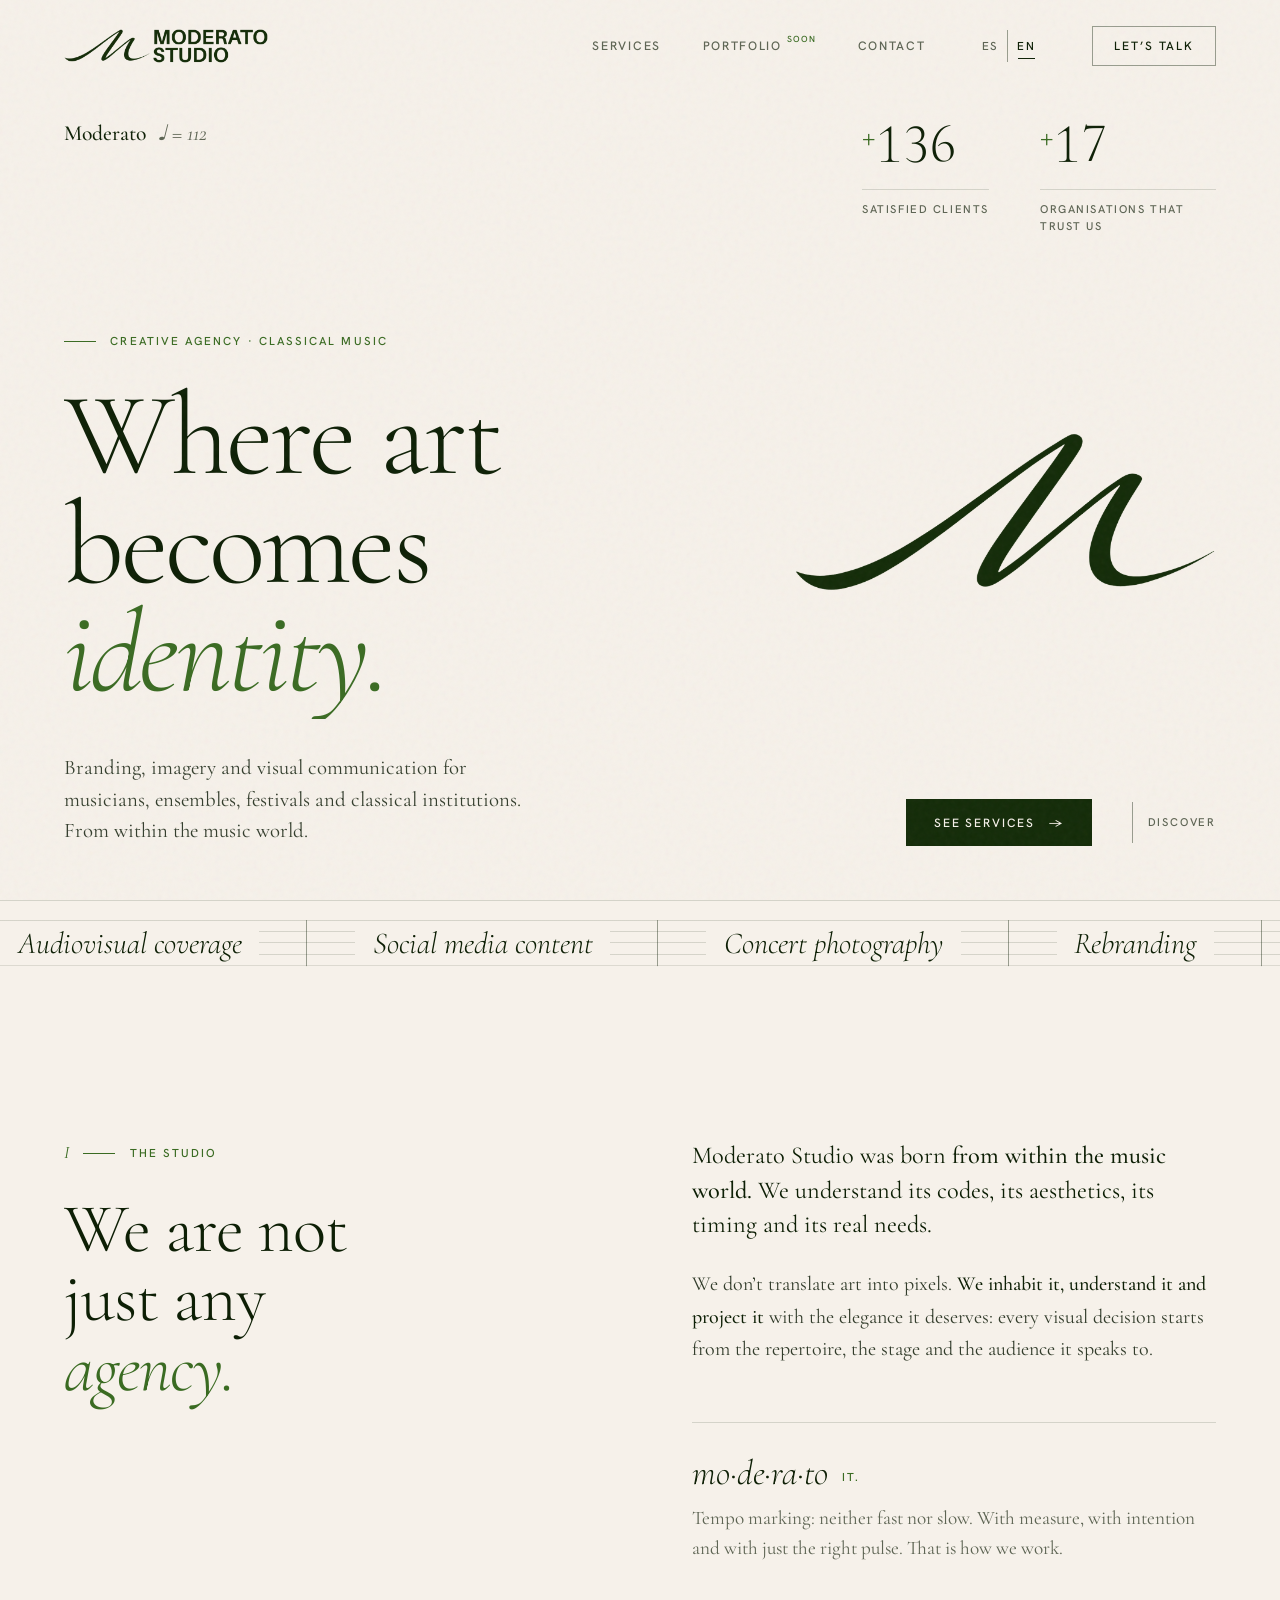
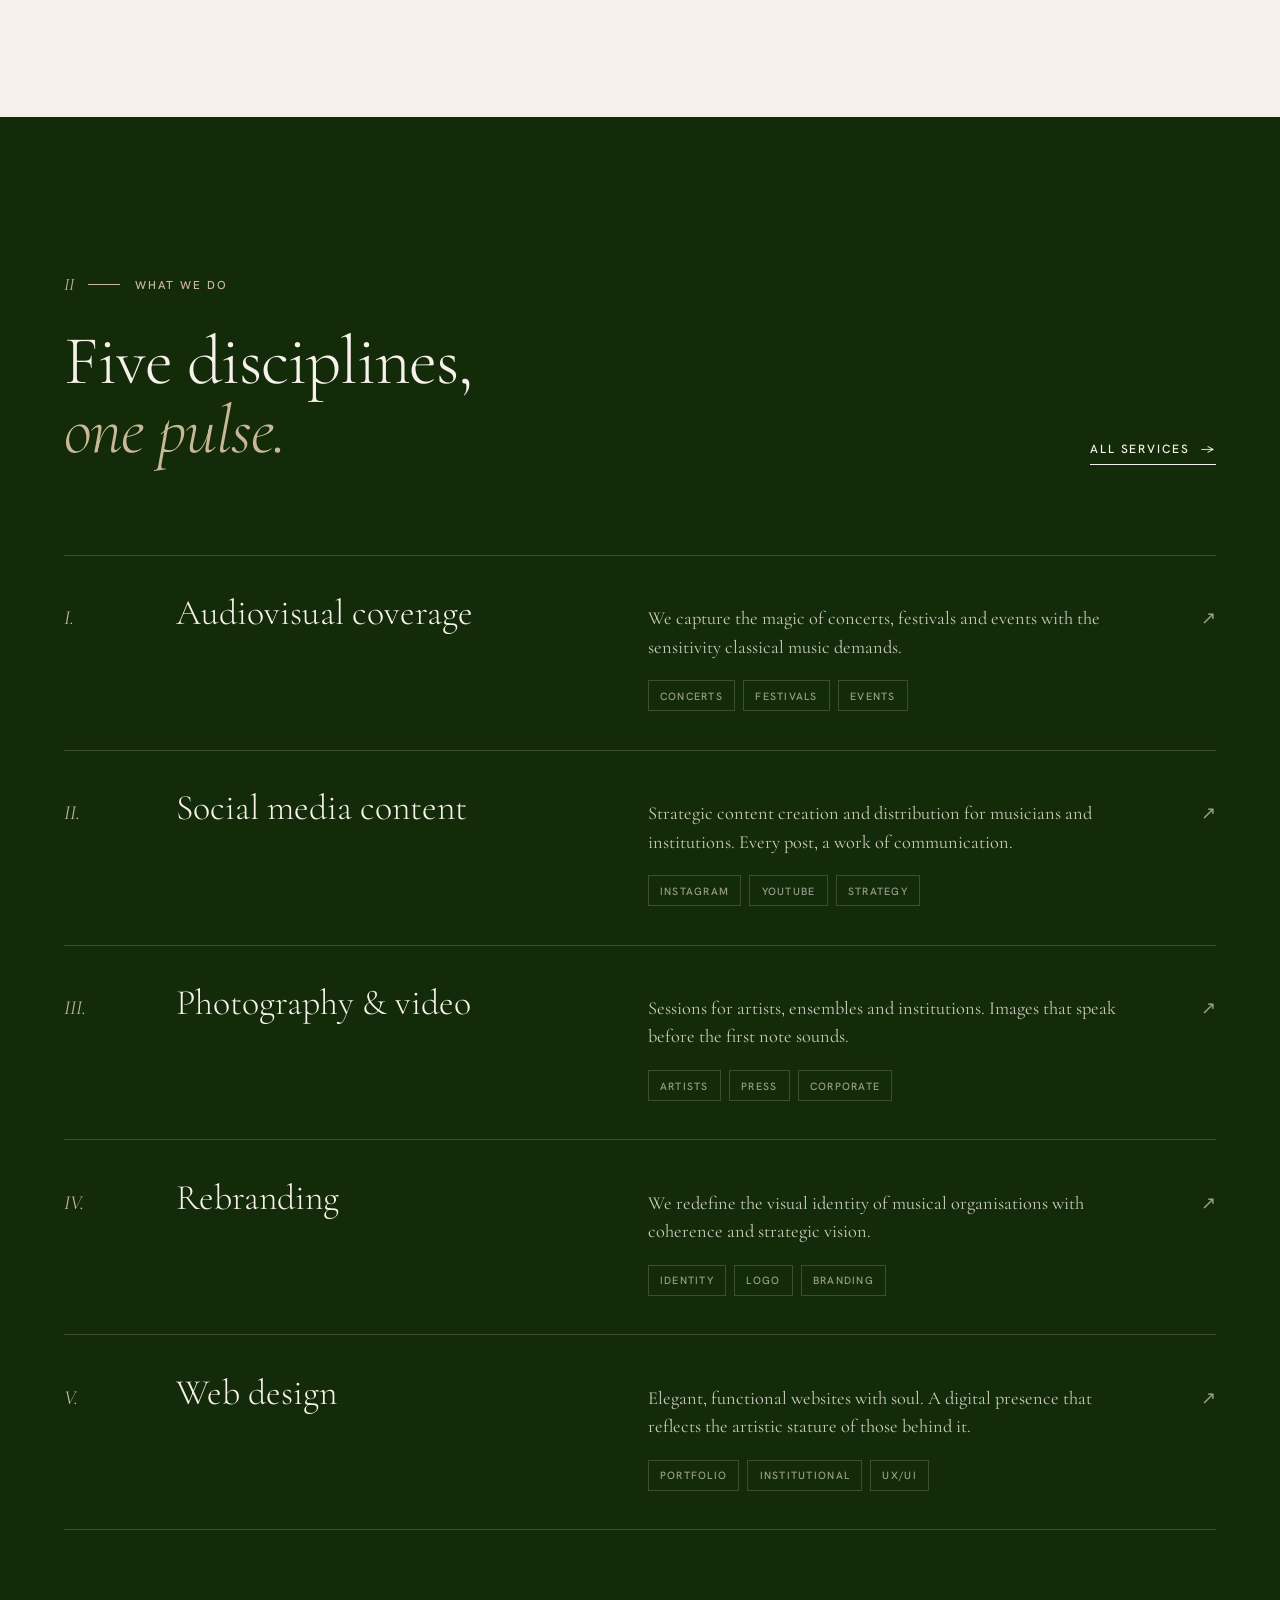
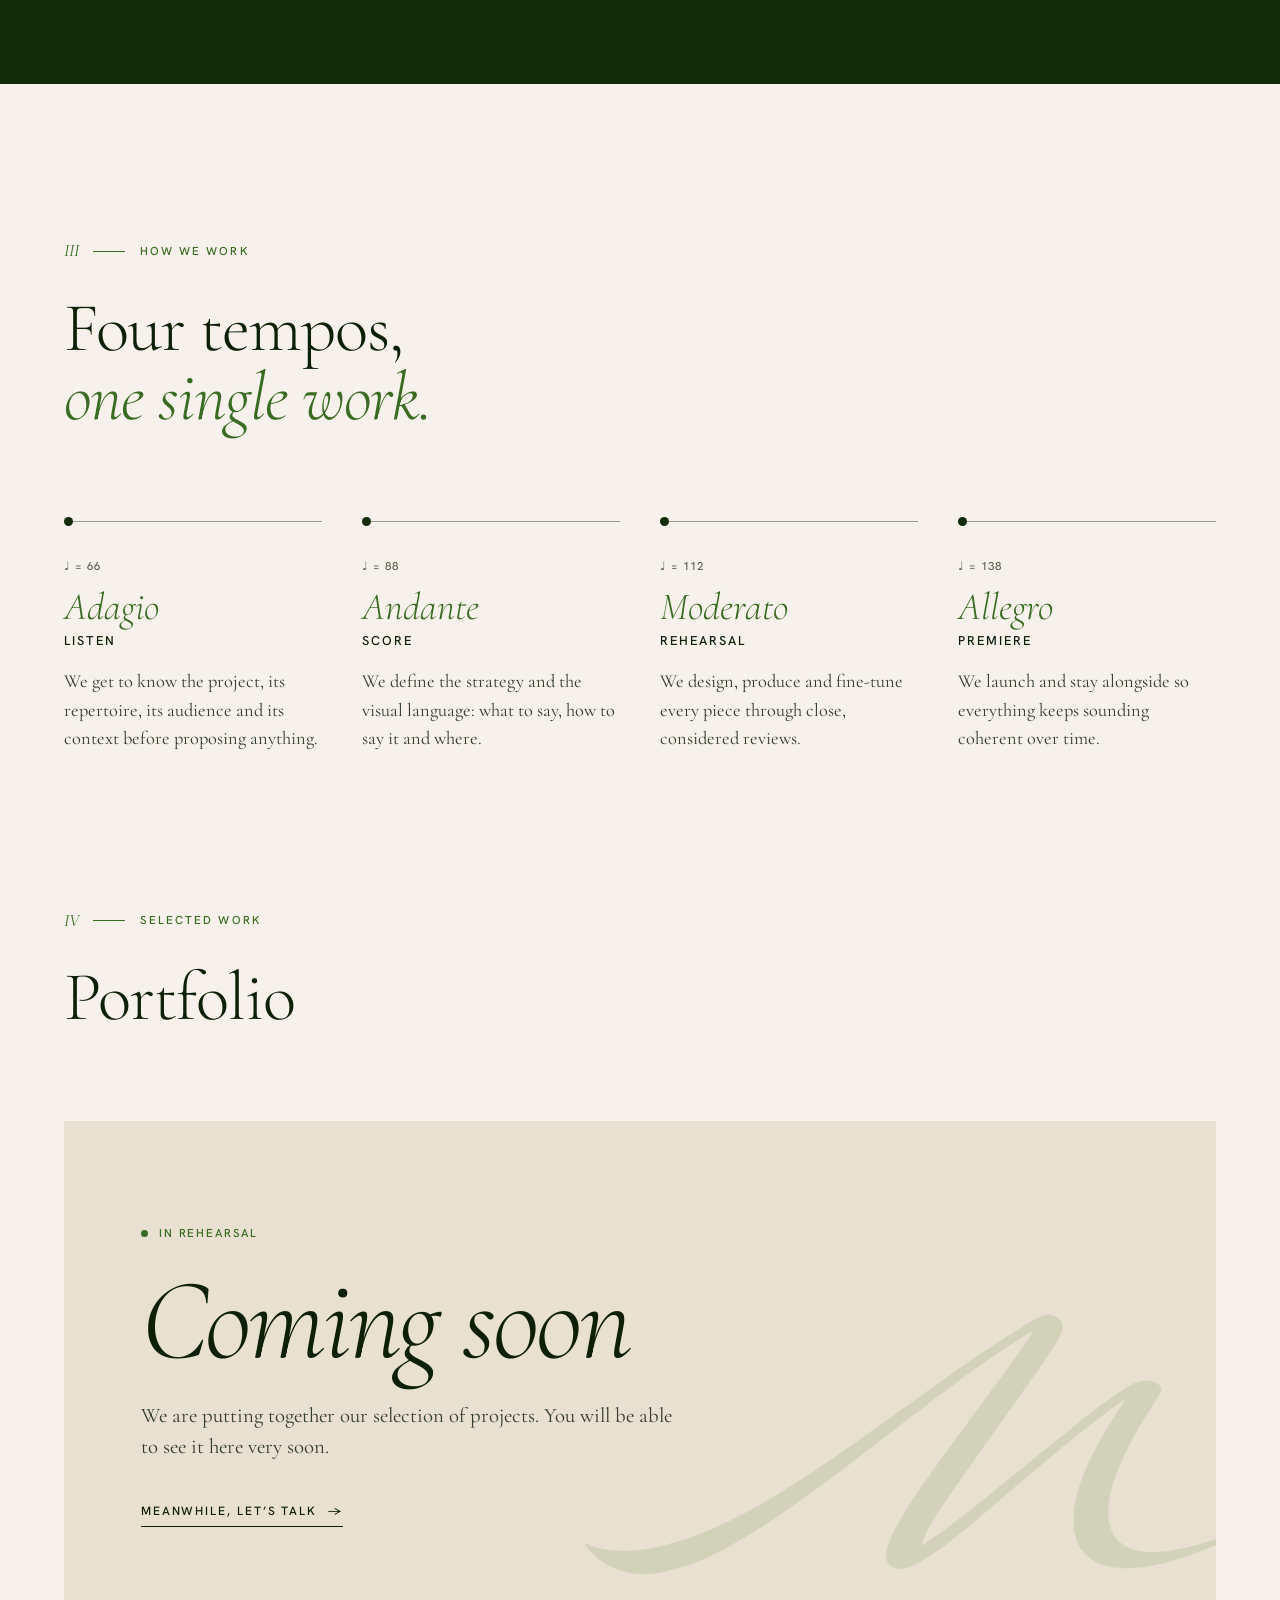
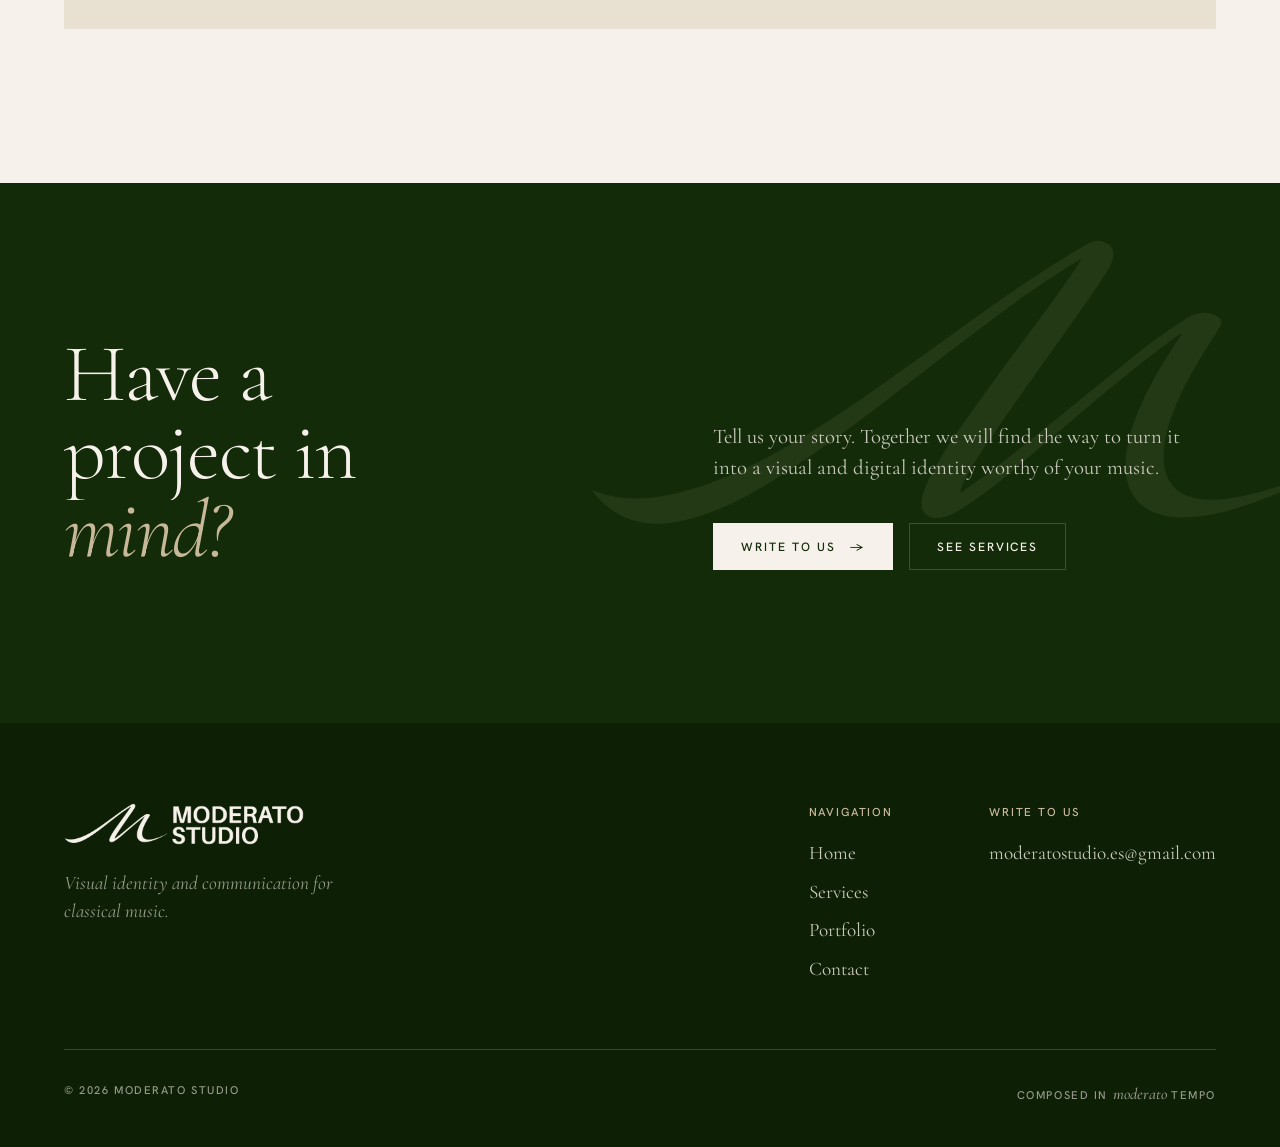
==== commit 29b56a35: "Mejoras web Moderato Studio - Rediseño visual: tipografía legible, paleta por tokens, secciones verd" ====
--- a/index.html
+++ b/index.html
@@ -3,224 +3,295 @@
 <head>
   <meta charset="UTF-8" />
   <meta name="viewport" content="width=device-width, initial-scale=1.0" />
-  <title>Moderato Studio</title>
+  <title>Moderato Studio · Agencia creativa para la música clásica</title>
+  <meta name="description" content="Branding, imagen y comunicación visual para músicos, ensembles, festivales e instituciones de música clásica." />
+  <meta name="theme-color" content="#f6f1ea" />
+  <link rel="icon" type="image/png" href="assets/logos/web/favicon.png" />
+  <script>
+    /* Idioma: elección guardada → idioma del dispositivo (es/ca/gl/eu → español; resto → inglés).
+       Si hay que traducir, la página se oculta hasta que main.js aplica los textos. */
+    (function (d) {
+      var l; try { l = localStorage.getItem('lang'); } catch (e) {}
+      if (l !== 'es' && l !== 'en') {
+        var n = (navigator.languages && navigator.languages[0]) || navigator.language || 'es';
+        l = /^(es|ca|gl|eu)\b/i.test(n) ? 'es' : 'en';
+      }
+      d.lang = l;
+      d.classList.add('js');
+      if (l !== 'es') { d.classList.add('i18n-pending'); setTimeout(function () { d.classList.remove('i18n-pending'); }, 1500); }
+    })(document.documentElement);
+  </script>
   <link rel="preconnect" href="https://fonts.googleapis.com" />
   <link rel="preconnect" href="https://fonts.gstatic.com" crossorigin />
-  <link href="https://fonts.googleapis.com/css2?family=Cormorant+Garamond:ital,wght@0,300;0,400;0,500;1,300;1,400&display=swap" rel="stylesheet" />
+  <link href="https://fonts.googleapis.com/css2?family=Cormorant+Garamond:ital,wght@0,300;0,400;0,500;1,300;1,400&family=Hanken+Grotesk:wght@400;500&display=swap" rel="stylesheet" />
+  <link rel="preload" as="image" href="assets/logos/web/logo-m-verde.webp" type="image/webp" />
   <link rel="stylesheet" href="css/style.css" />
+  <script src="js/i18n.js" defer></script>
+  <script src="js/main.js" defer></script>
 </head>
-<body>
-
-  <div class="cursor" id="cursor"></div>
-  <div class="cursor-ring" id="cursorRing"></div>
+<body data-page="index">
+
+  <a class="skip-link" href="#main" data-i18n="nav.skip">Saltar al contenido</a>
 
   <!-- NAV -->
-  <nav id="nav">
-    <a href="index.html" class="nav-logo">
-      <img src="assets/logos/logo-horizontal-verde.png" alt="Moderato Studio" style="height: 120px; width: auto; display: block;" />
+  <nav id="nav" aria-label="Principal" data-i18n-attr="aria-label:nav.aria">
+    <a href="index.html" class="nav-logo" aria-label="Moderato Studio, inicio" data-i18n-attr="aria-label:nav.homeAria">
+      <img src="assets/logos/web/logo-horizontal-verde.webp" width="720" height="120" alt="Moderato Studio" />
     </a>
-    <button class="nav-toggle" type="button" aria-expanded="false" aria-label="Abrir menú">
-      <span class="nav-toggle-icon" aria-hidden="true">☰</span>
+    <ul class="nav-links" id="navLinks">
+      <li><a href="servicios.html" data-i18n="nav.services">Servicios</a></li>
+      <li><a href="portfolio.html">Portfolio<sup class="soon-tag" data-i18n="soon.tag">Pronto</sup></a></li>
+      <li><a href="contacto.html" data-i18n="nav.contact">Contacto</a></li>
+    </ul>
+    <div class="lang-switch" role="group" aria-label="Idioma" data-i18n-attr="aria-label:lang.aria">
+      <button type="button" data-lang="es" lang="es" aria-pressed="true" aria-label="Español">ES</button>
+      <button type="button" data-lang="en" lang="en" aria-pressed="false" aria-label="English">EN</button>
+    </div>
+    <div class="nav-cta">
+      <a href="contacto.html" class="btn-outline" data-i18n="nav.cta">Hablemos</a>
+    </div>
+    <button class="nav-toggle" type="button" aria-expanded="false" aria-controls="navLinks" aria-label="Abrir menú">
+      <span></span><span></span>
     </button>
-    <ul class="nav-links">
-      <li><a href="servicios.html">Servicios</a></li>
-      <li><a href="portfolio.html">Portfolio</a></li>
-      <li><a href="equipo.html">Equipo</a></li>
-      <li><a href="contacto.html">Contacto</a></li>
-    </ul>
-    <div class="nav-cta">
-      <a href="contacto.html" class="btn-outline">Hablemos</a>
-    </div>
   </nav>
 
-  <!-- HERO -->
-  <section class="hero">
-    <canvas id="heroCanvas" aria-hidden="true"></canvas>
-    <img id="heroMImage" src="assets/logos/logo-m-verde.png" alt="" aria-hidden="true" />
-    <div class="hero-line"></div>
-    <div class="hero-content">
-      <p class="hero-eyebrow"><span></span>Agencia creativa · Música clásica</p>
-      <h1 class="hero-title">
-        <span class="line">Donde el arte</span>
-        <span class="line">se convierte en</span>
-        <span class="line"><em>identidad.</em></span>
-      </h1>
-      <p class="hero-sub">Branding, imagen y comunicación visual para músicos, ensembles, festivales e instituciones clásicas. Desde dentro del ecosistema musical.</p>
-      <div class="hero-actions">
-        <a href="portfolio.html" class="btn-primary">Ver nuestro trabajo</a>
-        <div class="hero-scroll"><span>Descubrir</span></div>
-      </div>
-    </div>
-  </section>
-
-  <!-- MARQUEE -->
-  <div class="marquee-wrap">
-    <div class="marquee-track">
-      <div class="marquee-item">Cobertura audiovisual</div>
-      <div class="marquee-item">Contenido para redes</div>
-      <div class="marquee-item">Fotografía de conciertos</div>
-      <div class="marquee-item">Rebranding</div>
-      <div class="marquee-item">Diseño web</div>
-      <div class="marquee-item">Dirección creativa</div>
-      <div class="marquee-item">Identidad visual</div>
-      <div class="marquee-item">Cobertura audiovisual</div>
-      <div class="marquee-item">Contenido para redes</div>
-      <div class="marquee-item">Fotografía de conciertos</div>
-      <div class="marquee-item">Rebranding</div>
-      <div class="marquee-item">Diseño web</div>
-      <div class="marquee-item">Dirección creativa</div>
-      <div class="marquee-item">Identidad visual</div>
-    </div>
-  </div>
-
-  <!-- MANIFIESTO -->
-  <section class="manifesto">
-    <div class="manifesto-left reveal">
-      <div class="manifesto-number">01</div>
-      <p class="manifesto-tag">Quiénes somos</p>
-      <h2 class="manifesto-title">No somos<br>una agencia<br><em>cualquiera.</em></h2>
-    </div>
-    <div class="reveal reveal-delay-2">
-      <p class="manifesto-text">Moderato Studio nace <strong>desde dentro del ecosistema musical.</strong> Entendemos sus códigos, su estética, sus tiempos y sus necesidades reales.</p>
-      <p class="manifesto-text">No traducimos el arte a píxeles. <strong>Lo habitamos, lo comprendemos y lo proyectamos</strong> con la elegancia que merece.</p>
-      <div class="manifesto-stat">
-        <div class="stat-item">
-          <div class="stat-num">5</div>
-          <div class="stat-label">Profesionales</div>
-        </div>
-        <div class="stat-item">
-          <div class="stat-num">∞</div>
-          <div class="stat-label">Pasión por la música</div>
-        </div>
-        <div class="stat-item">
-          <div class="stat-num">1</div>
-          <div class="stat-label">Enfoque único</div>
-        </div>
-      </div>
-    </div>
-  </section>
-
-  <!-- SERVICIOS -->
-  <section class="services" id="servicios">
-    <div class="services-header reveal">
+  <main id="main">
+
+    <!-- HERO -->
+    <section class="hero">
+      <div class="hero-top">
+        <p class="hero-tempo"><strong>Moderato</strong><span>♩ = 112</span></p>
+        <dl class="hero-stats">
+          <div class="stat">
+            <dt class="stat-num"><span class="stat-plus" aria-hidden="true">+</span><span class="stat-value" data-count="136">136</span></dt>
+            <dd class="stat-label" data-i18n="home.stats.clients">Clientes satisfechos</dd>
+          </div>
+          <div class="stat">
+            <dt class="stat-num"><span class="stat-plus" aria-hidden="true">+</span><span class="stat-value" data-count="17">17</span></dt>
+            <dd class="stat-label" data-i18n="home.stats.entities">Entidades que confían en nosotros</dd>
+          </div>
+        </dl>
+      </div>
+
+      <div class="hero-body">
+        <p class="section-eyebrow hero-eyebrow" data-i18n="home.hero.eyebrow">Agencia creativa · Música clásica</p>
+        <div class="hero-heading">
+          <h1 class="hero-title">
+            <span class="line"><span data-i18n="home.hero.l1">Donde el arte</span></span>
+            <span class="line"><span data-i18n="home.hero.l2">se convierte en</span></span>
+            <span class="line"><span data-i18n="home.hero.l3"><em>identidad.</em></span></span>
+          </h1>
+          <div class="hero-m" aria-hidden="true"></div>
+        </div>
+        <div class="hero-foot">
+          <p class="hero-sub" data-i18n="home.hero.sub">Branding, imagen y comunicación visual para músicos, ensembles, festivales e instituciones clásicas. Desde dentro del ecosistema musical.</p>
+          <div class="hero-actions">
+            <a href="servicios.html" class="btn-primary" data-i18n="cta.services">Ver servicios <span class="arrow">→</span></a>
+            <a href="#estudio" class="hero-scroll" data-i18n="home.hero.scroll">Descubrir</a>
+          </div>
+        </div>
+      </div>
+    </section>
+
+    <!-- BANDA PENTAGRAMA -->
+    <div class="staff-band" role="region" aria-label="Disciplinas" data-i18n-attr="aria-label:disc.aria">
+      <div class="staff-track">
+        <span class="staff-item" data-i18n="disc.av">Cobertura audiovisual</span>
+        <span class="staff-item" data-i18n="disc.social">Contenido para redes</span>
+        <span class="staff-item" data-i18n="disc.concert">Fotografía de conciertos</span>
+        <span class="staff-item">Rebranding</span>
+        <span class="staff-item" data-i18n="disc.web">Diseño web</span>
+        <span class="staff-item" data-i18n="disc.direction">Dirección creativa</span>
+        <span class="staff-item" data-i18n="disc.identity">Identidad visual</span>
+        <span class="staff-item" aria-hidden="true" data-i18n="disc.av">Cobertura audiovisual</span>
+        <span class="staff-item" aria-hidden="true" data-i18n="disc.social">Contenido para redes</span>
+        <span class="staff-item" aria-hidden="true" data-i18n="disc.concert">Fotografía de conciertos</span>
+        <span class="staff-item" aria-hidden="true">Rebranding</span>
+        <span class="staff-item" aria-hidden="true" data-i18n="disc.web">Diseño web</span>
+        <span class="staff-item" aria-hidden="true" data-i18n="disc.direction">Dirección creativa</span>
+        <span class="staff-item" aria-hidden="true" data-i18n="disc.identity">Identidad visual</span>
+      </div>
+    </div>
+
+    <!-- MANIFIESTO -->
+    <section class="manifesto" id="estudio">
+      <div class="manifesto-head">
+        <p class="section-eyebrow reveal" data-i18n="home.studio.eyebrow"><span class="num">I</span>El estudio</p>
+        <h2 class="section-title" data-lines data-i18n="home.studio.title">No somos<br>una agencia<br><em>cualquiera.</em></h2>
+      </div>
+      <div class="manifesto-body">
+        <p class="lede reveal" data-i18n="home.studio.lede">Moderato Studio nace <strong>desde dentro del ecosistema musical.</strong> Entendemos sus códigos, su estética, sus tiempos y sus necesidades reales.</p>
+        <p class="prose reveal reveal-delay-1" data-i18n="home.studio.prose">No traducimos el arte a píxeles. <strong>Lo habitamos, lo comprendemos y lo proyectamos</strong> con la elegancia que merece: cada decisión visual parte del repertorio, del escenario y del público al que se dirige.</p>
+        <dl class="definition reveal reveal-delay-2">
+          <dt>mo·de·ra·to <span>it.</span></dt>
+          <dd data-i18n="home.studio.def">Indicación de tempo: ni deprisa ni despacio. Con medida, con intención y con el pulso justo. Así trabajamos.</dd>
+        </dl>
+      </div>
+    </section>
+
+    <!-- SERVICIOS -->
+    <section class="services on-dark" id="servicios">
+      <div class="section-header">
+        <div>
+          <p class="section-eyebrow reveal" data-i18n="home.services.eyebrow"><span class="num">II</span>Lo que hacemos</p>
+          <h2 class="section-title" data-lines data-i18n="home.services.title">Cinco disciplinas,<br><em>un mismo pulso.</em></h2>
+        </div>
+        <a href="servicios.html" class="link reveal" data-i18n="home.services.all">Todos los servicios <span class="arrow">→</span></a>
+      </div>
+      <ul class="services-list">
+        <li>
+          <a class="service-item reveal" href="servicios.html#audiovisual">
+            <span class="service-num">I.</span>
+            <h3 class="service-name" data-i18n="svc1.name">Cobertura audiovisual</h3>
+            <div class="service-body">
+              <p class="service-desc" data-i18n="svc1.desc">Captamos la magia de conciertos, festivales y eventos con la sensibilidad que la música clásica exige.</p>
+              <div class="service-tags" data-i18n="svc1.tags"><span class="tag">Conciertos</span><span class="tag">Festivales</span><span class="tag">Eventos</span></div>
+            </div>
+            <span class="service-arrow" aria-hidden="true">↗</span>
+          </a>
+        </li>
+        <li>
+          <a class="service-item reveal" href="servicios.html#redes">
+            <span class="service-num">II.</span>
+            <h3 class="service-name" data-i18n="svc2.name">Contenido para redes</h3>
+            <div class="service-body">
+              <p class="service-desc" data-i18n="svc2.desc">Creación y distribución de contenido estratégico para músicos e instituciones. Cada publicación, una obra de comunicación.</p>
+              <div class="service-tags" data-i18n="svc2.tags"><span class="tag">Instagram</span><span class="tag">YouTube</span><span class="tag">Estrategia</span></div>
+            </div>
+            <span class="service-arrow" aria-hidden="true">↗</span>
+          </a>
+        </li>
+        <li>
+          <a class="service-item reveal" href="servicios.html#fotografia">
+            <span class="service-num">III.</span>
+            <h3 class="service-name" data-i18n="svc3.name">Fotografía &amp; vídeo</h3>
+            <div class="service-body">
+              <p class="service-desc" data-i18n="svc3.desc">Sesiones para artistas, ensembles e instituciones. Imágenes que hablan antes de que suene la primera nota.</p>
+              <div class="service-tags" data-i18n="svc3.tags"><span class="tag">Artistas</span><span class="tag">Prensa</span><span class="tag">Corporativo</span></div>
+            </div>
+            <span class="service-arrow" aria-hidden="true">↗</span>
+          </a>
+        </li>
+        <li>
+          <a class="service-item reveal" href="servicios.html#rebranding">
+            <span class="service-num">IV.</span>
+            <h3 class="service-name">Rebranding</h3>
+            <div class="service-body">
+              <p class="service-desc" data-i18n="svc4.desc">Redefinimos la identidad visual de organizaciones musicales con coherencia y visión estratégica.</p>
+              <div class="service-tags" data-i18n="svc4.tags"><span class="tag">Identidad</span><span class="tag">Logo</span><span class="tag">Branding</span></div>
+            </div>
+            <span class="service-arrow" aria-hidden="true">↗</span>
+          </a>
+        </li>
+        <li>
+          <a class="service-item reveal" href="servicios.html#web">
+            <span class="service-num">V.</span>
+            <h3 class="service-name" data-i18n="svc5.name">Diseño web</h3>
+            <div class="service-body">
+              <p class="service-desc" data-i18n="svc5.desc">Webs elegantes, funcionales y con alma. Presencia digital que refleja la altura artística de quien la habita.</p>
+              <div class="service-tags" data-i18n="svc5.tags"><span class="tag">Portfolio</span><span class="tag">Institucional</span><span class="tag">UX/UI</span></div>
+            </div>
+            <span class="service-arrow" aria-hidden="true">↗</span>
+          </a>
+        </li>
+      </ul>
+    </section>
+
+    <!-- MÉTODO -->
+    <section class="method" id="metodo">
+      <div class="section-header">
+        <div>
+          <p class="section-eyebrow reveal" data-i18n="home.method.eyebrow"><span class="num">III</span>Cómo trabajamos</p>
+          <h2 class="section-title" data-lines data-i18n="home.method.title">Cuatro tiempos,<br><em>una sola obra.</em></h2>
+        </div>
+      </div>
+      <ol class="method-list">
+        <li class="method-step">
+          <p class="method-bpm">♩ = 66</p>
+          <p class="method-tempo">Adagio</p>
+          <h3 class="method-name" data-i18n="home.method.s1.name">Escucha</h3>
+          <p class="method-text" data-i18n="home.method.s1.text">Entendemos el proyecto, su repertorio, su público y su contexto antes de proponer nada.</p>
+        </li>
+        <li class="method-step">
+          <p class="method-bpm">♩ = 88</p>
+          <p class="method-tempo">Andante</p>
+          <h3 class="method-name" data-i18n="home.method.s2.name">Partitura</h3>
+          <p class="method-text" data-i18n="home.method.s2.text">Definimos la estrategia y el lenguaje visual: qué contar, cómo contarlo y dónde.</p>
+        </li>
+        <li class="method-step">
+          <p class="method-bpm">♩ = 112</p>
+          <p class="method-tempo">Moderato</p>
+          <h3 class="method-name" data-i18n="home.method.s3.name">Ensayo</h3>
+          <p class="method-text" data-i18n="home.method.s3.text">Diseñamos, producimos y afinamos cada pieza con revisiones cercanas y criterio.</p>
+        </li>
+        <li class="method-step">
+          <p class="method-bpm">♩ = 138</p>
+          <p class="method-tempo">Allegro</p>
+          <h3 class="method-name" data-i18n="home.method.s4.name">Estreno</h3>
+          <p class="method-text" data-i18n="home.method.s4.text">Lanzamos y acompañamos para que todo siga sonando coherente en el tiempo.</p>
+        </li>
+      </ol>
+    </section>
+
+    <!-- PORTFOLIO (próximamente) -->
+    <section class="work" id="portfolio">
+      <div class="section-header">
+        <div>
+          <p class="section-eyebrow reveal" data-i18n="home.work.eyebrow"><span class="num">IV</span>Obra seleccionada</p>
+          <h2 class="section-title" data-lines>Portfolio</h2>
+        </div>
+      </div>
+      <div class="soon reveal">
+        <p class="label" data-i18n="soon.label">En ensayo</p>
+        <p class="soon-title" data-i18n="soon.title">Próximamente</p>
+        <p class="soon-text" data-i18n="soon.text">Estamos preparando la selección de proyectos. Muy pronto podrás verla aquí.</p>
+        <a href="contacto.html" class="link" data-i18n="soon.link">Mientras tanto, hablemos <span class="arrow">→</span></a>
+      </div>
+    </section>
+
+    <!-- CTA -->
+    <section class="cta-strip on-dark" id="contacto">
+      <h2 class="cta-title" data-lines data-i18n="cta.title">¿Tienes un<br>proyecto en<br><em>mente?</em></h2>
+      <div class="cta-right reveal reveal-delay-2">
+        <p class="cta-text" data-i18n="cta.text">Cuéntanos tu historia. Juntos encontraremos la forma de traducirla en una identidad visual y digital que esté a la altura de tu música.</p>
+        <div class="cta-actions">
+          <a href="contacto.html" class="btn-primary" data-i18n="cta.write">Escríbenos <span class="arrow">→</span></a>
+          <a href="servicios.html" class="btn-outline" data-i18n="cta.servicesPlain">Ver servicios</a>
+        </div>
+      </div>
+    </section>
+  </main>
+
+  <!-- FOOTER -->
+  <footer class="site-footer">
+    <div class="footer-top">
       <div>
-        <p class="section-eyebrow">Lo que hacemos</p>
-        <h2 class="section-title">Servicios</h2>
-      </div>
-    </div>
-    <div class="services-list">
-      <div class="service-item reveal">
-        <span class="service-num">01</span>
-        <div>
-          <h3 class="service-name">Cobertura audiovisual</h3>
-          <p class="service-desc">Captamos la magia de conciertos, festivales y eventos con la sensibilidad que la música clásica exige.</p>
-          <div class="service-tags"><span class="tag">Conciertos</span><span class="tag">Festivales</span><span class="tag">Eventos</span></div>
-        </div>
-        <span class="service-arrow">↗</span>
-      </div>
-      <div class="service-item reveal reveal-delay-1">
-        <span class="service-num">02</span>
-        <div>
-          <h3 class="service-name">Contenido para redes</h3>
-          <p class="service-desc">Creación y distribución de contenido estratégico para músicos e instituciones. Cada publicación, una obra de comunicación.</p>
-          <div class="service-tags"><span class="tag">Instagram</span><span class="tag">YouTube</span><span class="tag">Estrategia</span></div>
-        </div>
-        <span class="service-arrow">↗</span>
-      </div>
-      <div class="service-item reveal reveal-delay-1">
-        <span class="service-num">03</span>
-        <div>
-          <h3 class="service-name">Fotografía & vídeo</h3>
-          <p class="service-desc">Sesiones para artistas, ensembles e instituciones. Imágenes que hablan antes de que suene la primera nota.</p>
-          <div class="service-tags"><span class="tag">Artistas</span><span class="tag">Prensa</span><span class="tag">Corporativo</span></div>
-        </div>
-        <span class="service-arrow">↗</span>
-      </div>
-      <div class="service-item reveal reveal-delay-2">
-        <span class="service-num">04</span>
-        <div>
-          <h3 class="service-name">Rebranding</h3>
-          <p class="service-desc">Redefinimos la identidad visual de organizaciones musicales con coherencia y visión estratégica.</p>
-          <div class="service-tags"><span class="tag">Identidad</span><span class="tag">Logo</span><span class="tag">Branding</span></div>
-        </div>
-        <span class="service-arrow">↗</span>
-      </div>
-      <div class="service-item reveal reveal-delay-2">
-        <span class="service-num">05</span>
-        <div>
-          <h3 class="service-name">Diseño web</h3>
-          <p class="service-desc">Webs elegantes, funcionales y con alma. Presencia digital que refleja la altura artística de quien la habita.</p>
-          <div class="service-tags"><span class="tag">Portfolio</span><span class="tag">Institucional</span><span class="tag">UX/UI</span></div>
-        </div>
-        <span class="service-arrow">↗</span>
-      </div>
-    </div>
-  </section>
-
-  <!-- PORTFOLIO -->
-  <section class="portfolio-preview" id="portfolio">
-    <div class="portfolio-header reveal">
-      <div>
-        <p class="section-eyebrow">Nuestro trabajo</p>
-        <h2 class="section-title">Portfolio</h2>
-      </div>
-      <a href="#" class="btn-outline">Ver todo</a>
-    </div>
-    <div class="portfolio-grid reveal">
-      <div class="portfolio-item">
-        <div class="portfolio-placeholder pp1"><span class="pp-m">M</span></div>
-        <div class="portfolio-item-inner">
-          <p class="portfolio-cat">Cobertura audiovisual</p>
-          <p class="portfolio-title">Festival de Música Antigua · 2024</p>
-        </div>
-        <div class="portfolio-zoom">↗</div>
-      </div>
-      <div class="portfolio-item">
-        <div class="portfolio-placeholder pp2"><span class="pp-m" style="font-size:5rem">M</span></div>
-        <div class="portfolio-item-inner">
-          <p class="portfolio-cat">Rebranding</p>
-          <p class="portfolio-title">Orquesta de Cámara · Identidad</p>
-        </div>
-        <div class="portfolio-zoom">↗</div>
-      </div>
-      <div class="portfolio-item">
-        <div class="portfolio-placeholder pp3"><span class="pp-m" style="font-size:5rem">M</span></div>
-        <div class="portfolio-item-inner">
-          <p class="portfolio-cat">Fotografía</p>
-          <p class="portfolio-title">Sesión artística · Cuarteto de cuerda</p>
-        </div>
-        <div class="portfolio-zoom">↗</div>
-      </div>
-    </div>
-  </section>
-
-  <!-- CTA -->
-  <section class="cta-strip" id="contacto">
-    <div class="reveal">
-      <h2 class="cta-title">¿Tienes un<br>proyecto en<br><em>mente?</em></h2>
-    </div>
-    <div class="cta-right reveal reveal-delay-2">
-      <p class="cta-text">Cuéntanos tu historia. Juntos encontraremos la forma de traducirla en una identidad visual y digital que esté a la altura de tu música.</p>
-      <div class="cta-actions">
-        <a href="contacto.html" class="btn-primary">Escribirnos</a>
-        <a href="servicios.html" class="btn-outline">Ver servicios</a>
-      </div>
-    </div>
-  </section>
-
-  <!-- FOOTER -->
-  <footer>
-    <p class="footer-copy">© 2025 Moderato Studio. Todos los derechos reservados.</p>
-    <div class="footer-wordmark">Moderato Studio</div>
-    <ul class="footer-links">
-      <li><a href="index.html">Inicio</a></li>
-      <li><a href="servicios.html">Servicios</a></li>
-      <li><a href="portfolio.html">Portfolio</a></li>
-      <li><a href="equipo.html">Equipo</a></li>
-      <li><a href="contacto.html">Contacto</a></li>
-    </ul>
+        <a href="index.html" class="footer-logo" aria-label="Moderato Studio, inicio" data-i18n-attr="aria-label:nav.homeAria">
+          <img src="assets/logos/web/logo-horizontal-crema.webp" width="720" height="124" alt="Moderato Studio" loading="lazy" />
+        </a>
+        <p class="footer-claim" data-i18n="footer.claim">Imagen y comunicación para la música clásica.</p>
+      </div>
+      <div class="footer-col">
+        <p class="label" data-i18n="footer.nav">Navegación</p>
+        <ul>
+          <li><a href="index.html" data-i18n="footer.home">Inicio</a></li>
+          <li><a href="servicios.html" data-i18n="nav.services">Servicios</a></li>
+          <li><a href="portfolio.html">Portfolio</a></li>
+          <li><a href="contacto.html" data-i18n="nav.contact">Contacto</a></li>
+        </ul>
+      </div>
+      <div class="footer-col">
+        <p class="label" data-i18n="footer.write">Escríbenos</p>
+        <ul>
+          <li><a href="mailto:moderatostudio.es@gmail.com">moderatostudio.es@gmail.com</a></li>
+        </ul>
+      </div>
+    </div>
+    <div class="footer-bottom">
+      <p>© 2026 Moderato Studio</p>
+      <p data-i18n="footer.tempo">Compuesto en tempo <em>moderato</em></p>
+    </div>
   </footer>
 
-  <script src="js/main.js"></script>
 </body>
 </html>
--- a/css/style.css
+++ b/css/style.css
@@ -1,4 +1,10 @@
+/* ============================================================
+   MODERATO STUDIO — estilos globales
+   ============================================================ */
+
+/* ── TOKENS ── */
 :root {
+  /* Marca */
   --verde:  #132b08;
   --verde2: #1e4210;
   --verde3: #3a6b22;
@@ -6,921 +12,1166 @@
   --crema2: #e8e0d0;
   --arena:  #c8b89a;
   --noche:  #0d1f05;
-  --trans:  300ms cubic-bezier(.4,0,.2,1);
-}
-
+
+  /* Texto y líneas sobre crema (contraste AA o superior) */
+  --tinta:        var(--noche);
+  --tinta-2:      #333d2c;
+  --tinta-3:      #5d6453;
+  --linea:        rgba(13,31,5,0.14);
+  --linea-fuerte: rgba(13,31,5,0.4);
+  --velo:         rgba(246,241,234,0.88);
+
+  /* Texto y líneas sobre verde */
+  --claro:        var(--crema);
+  --claro-2:      rgba(246,241,234,0.8);
+  --claro-3:      rgba(246,241,234,0.58);
+  --linea-clara:  rgba(246,241,234,0.18);
+
+  --grano: url("data:image/svg+xml,%3Csvg viewBox='0 0 200 200' xmlns='http://www.w3.org/2000/svg'%3E%3Cfilter id='n'%3E%3CfeTurbulence type='fractalNoise' baseFrequency='0.85' numOctaves='3' stitchTiles='stitch'/%3E%3C/filter%3E%3Crect width='100%25' height='100%25' filter='url(%23n)'/%3E%3C/svg%3E");
+  --m-mask: url("../assets/logos/web/logo-m-verde.webp");
+
+  /* Tipografía */
+  --serif: 'Cormorant Garamond', Garamond, Georgia, serif;
+  --sans:  'Aileron', 'Hanken Grotesk', 'Helvetica Neue', Arial, sans-serif;
+
+  /* Movimiento */
+  --ease:     cubic-bezier(.4,0,.2,1);
+  --ease-out: cubic-bezier(.16,1,.3,1);
+  --ease-io:  cubic-bezier(.65,0,.35,1);
+  --trans:    300ms var(--ease);
+
+  /* Ritmo */
+  --gutter:  4rem;
+  --nav-h:   5.75rem;
+  --section: clamp(6rem, 12vw, 11rem);
+  --staff-gap: 0.7rem;
+}
+
+/* ── BASE ── */
 *, *::before, *::after { box-sizing: border-box; margin: 0; padding: 0; }
-html { scroll-behavior: smooth; }
+html { -webkit-text-size-adjust: 100%; scroll-padding-top: var(--nav-h); }
 body {
   background: var(--crema);
+  color: var(--tinta);
+  font-family: var(--serif);
+  font-size: 1.125rem;
+  font-weight: 400;
+  line-height: 1.6;
+  overflow-x: clip;
+  -webkit-font-smoothing: antialiased;
+  -moz-osx-font-smoothing: grayscale;
+  text-rendering: optimizeLegibility;
+}
+a { text-decoration: none; color: inherit; }
+img { display: block; max-width: 100%; height: auto; }
+ul, ol { list-style: none; }
+button, input, select, textarea { font: inherit; color: inherit; }
+strong { font-weight: 500; color: var(--tinta); }
+::selection { background: var(--verde); color: var(--crema); }
+:focus-visible { outline: 1px solid currentColor; outline-offset: 4px; }
+
+.skip-link {
+  position: fixed; top: 1rem; left: 1rem; z-index: 300;
+  padding: 0.8rem 1.2rem;
+  background: var(--verde); color: var(--crema);
+  font-family: var(--sans); font-size: 0.8rem;
+  transform: translateY(-200%);
+  transition: transform var(--trans);
+}
+.skip-link:focus { transform: none; }
+
+.sr-only {
+  position: absolute; width: 1px; height: 1px;
+  overflow: hidden; clip: rect(0 0 0 0); white-space: nowrap;
+}
+
+/* Idioma: evita el parpadeo en español antes de traducir y funde al cambiar */
+.i18n-pending body { visibility: hidden; }
+main, .site-footer { transition: opacity 220ms var(--ease); }
+.lang-fade main, .lang-fade .site-footer { opacity: 0; }
+
+/* ── GRANO ── */
+body::after {
+  content: '';
+  position: fixed; inset: 0;
+  background-image: var(--grano);
+  opacity: 0.045;
+  pointer-events: none;
+  z-index: 200;
+}
+
+/* ── TRANSICIÓN ENTRE PÁGINAS ── */
+@view-transition { navigation: auto; }
+::view-transition-old(root),
+::view-transition-new(root) { animation-duration: 420ms; animation-timing-function: var(--ease); }
+#nav { view-transition-name: site-nav; }
+
+/* ── TIPOGRAFÍA ── */
+.section-eyebrow {
+  display: flex; align-items: center; gap: 0.9rem;
+  margin-bottom: 1.75rem;
+  font-family: var(--sans);
+  font-size: 0.72rem; font-weight: 500;
+  letter-spacing: 0.18em; text-transform: uppercase;
+  color: var(--verde3);
+}
+.section-eyebrow::before {
+  content: '';
+  width: 2rem; height: 1px;
+  background: currentColor;
+}
+.section-eyebrow .num {
+  order: -1;
+  font-family: var(--serif);
+  font-size: 1.1rem; font-style: italic; font-weight: 400;
+  letter-spacing: 0; text-transform: none;
+}
+.section-title {
+  font-family: var(--serif);
+  font-size: clamp(2.6rem, 5.4vw, 5.2rem);
+  font-weight: 300;
+  line-height: 1;
+  letter-spacing: -0.015em;
+  color: var(--tinta);
+}
+.section-title em,
+.page-title em,
+.cta-title em { font-style: italic; color: var(--verde3); }
+
+.lede {
+  font-size: clamp(1.4rem, 1.9vw, 1.7rem);
+  line-height: 1.42;
+  color: var(--tinta-2);
+}
+.prose {
+  font-size: 1.25rem;
+  line-height: 1.62;
+  color: var(--tinta-2);
+  max-width: 34em;
+}
+.prose + .prose { margin-top: 1.1em; }
+.label {
+  font-family: var(--sans);
+  font-size: 0.72rem; font-weight: 500;
+  letter-spacing: 0.16em; text-transform: uppercase;
+  color: var(--verde3);
+  margin-bottom: 1rem;
+}
+
+/* Secciones oscuras */
+.on-dark { background: var(--verde); color: var(--claro); }
+.on-dark .section-eyebrow,
+.on-dark .label { color: var(--arena); }
+.on-dark .section-title,
+.on-dark strong { color: var(--claro); }
+.on-dark .section-title em,
+.on-dark .cta-title em { color: var(--arena); }
+.on-dark .lede,
+.on-dark .prose { color: var(--claro-2); }
+.on-dark ::selection { background: var(--arena); color: var(--noche); }
+
+/* ── BOTONES Y ENLACES ── */
+.btn-primary,
+.btn-outline {
+  position: relative;
+  display: inline-flex; align-items: center; gap: 0.9rem;
+  padding: 1.05rem 1.7rem 1rem;
+  border: 1px solid transparent;
+  font-family: var(--sans);
+  font-size: 0.75rem; font-weight: 500;
+  letter-spacing: 0.16em; text-transform: uppercase;
+  line-height: 1;
+  white-space: nowrap;
+  cursor: pointer;
+  overflow: hidden;
+  isolation: isolate;
+  transition: color 450ms var(--ease-out), border-color 450ms var(--ease-out);
+}
+.btn-primary::before,
+.btn-outline::before {
+  content: '';
+  position: absolute; inset: 0; z-index: -1;
+  transform: scaleY(0); transform-origin: bottom;
+  transition: transform 550ms var(--ease-out);
+}
+.btn-primary:hover::before,
+.btn-outline:hover::before { transform: scaleY(1); }
+.arrow { display: inline-block; transition: transform 450ms var(--ease-out); }
+a:hover > .arrow, button:hover > .arrow { transform: translateX(5px); }
+
+.btn-primary { background: var(--verde); color: var(--crema); }
+.btn-primary::before { background: var(--arena); }
+.btn-primary:hover { color: var(--noche); }
+
+.btn-outline { color: var(--tinta); border-color: var(--linea-fuerte); }
+.btn-outline::before { background: var(--verde); }
+.btn-outline:hover { color: var(--crema); border-color: var(--verde); }
+
+.on-dark .btn-primary { background: var(--crema); color: var(--verde); }
+.on-dark .btn-primary::before { background: var(--arena); }
+.on-dark .btn-primary:hover { color: var(--noche); }
+.on-dark .btn-outline { color: var(--claro); border-color: var(--linea-clara); }
+.on-dark .btn-outline::before { background: var(--crema); }
+.on-dark .btn-outline:hover { color: var(--verde); border-color: var(--crema); }
+
+.link {
+  position: relative;
+  display: inline-flex; align-items: center; gap: 0.7rem;
+  padding-bottom: 0.35rem;
+  font-family: var(--sans);
+  font-size: 0.75rem; font-weight: 500;
+  letter-spacing: 0.16em; text-transform: uppercase;
+  color: var(--tinta);
+}
+.link::after {
+  content: '';
+  position: absolute; left: 0; right: 0; bottom: 0;
+  height: 1px; background: currentColor;
+  transform-origin: left;
+  transition: transform 600ms var(--ease-out);
+}
+.link:hover::after { transform: scaleX(0.35); }
+.on-dark .link { color: var(--claro); }
+
+.tag {
+  display: inline-block;
+  padding: 0.4rem 0.7rem 0.35rem;
+  border: 1px solid var(--linea);
+  font-family: var(--sans);
+  font-size: 0.66rem; font-weight: 500;
+  letter-spacing: 0.12em; text-transform: uppercase;
+  color: var(--tinta-3);
+}
+.on-dark .tag { border-color: var(--linea-clara); color: var(--claro-3); }
+
+/* ── PENTAGRAMA ── */
+.staff {
+  display: grid;
+  gap: calc(var(--staff-gap) - 1px);
+}
+.staff i {
+  display: block; height: 1px;
+  background: var(--linea);
+  transform-origin: left;
+}
+.on-dark .staff i { background: var(--linea-clara); }
+
+/* ── CURSOR (nota musical) ──
+   Cabeza de nota que sigue al puntero; sobre elementos interactivos
+   le crece la plica y se convierte en una negra (♩). Solo con ratón. */
+@media (hover: hover) and (pointer: fine) {
+  html.has-cursor,
+  html.has-cursor a,
+  html.has-cursor button,
+  html.has-cursor label { cursor: none; }
+  html.has-cursor input,
+  html.has-cursor textarea { cursor: text; }
+  html.has-cursor select { cursor: pointer; }
+}
+.cursor {
+  position: fixed; top: 0; left: 0; z-index: 250;
   color: var(--noche);
-  font-family: 'Cormorant Garamond', Georgia, serif;
-  overflow-x: hidden;
-  cursor: none;
-}
-a { text-decoration: none; color: inherit; }
-img { display: block; max-width: 100%; }
-
-/* ── CURSOR ── */
-.cursor {
-  position: fixed;
-  width: 10px; height: 10px;
-  background: var(--noche);
+  pointer-events: none;
+  opacity: 0;
+  transition: opacity 250ms var(--ease), color 300ms var(--ease);
+  will-change: transform;
+}
+.cursor.is-visible { opacity: 1; }
+.cursor.is-dark { color: var(--crema); }
+.cursor.is-text { opacity: 0; }
+.cursor-head {
+  position: absolute;
+  width: 13px; height: 9px;
+  margin: -4.5px 0 0 -6.5px;
   border-radius: 50%;
-  pointer-events: none;
-  z-index: 9999;
-  top: 0; left: 0;
-  transform: translate(-50%, -50%);
-  transition: transform 200ms ease;
-  will-change: left, top;
-}
-.cursor-ring {
-  position: fixed;
-  width: 36px; height: 36px;
-  border: 1px solid rgba(13,31,5,0.35);
-  border-radius: 50%;
-  pointer-events: none;
-  z-index: 9998;
-  top: 0; left: 0;
-  transform: translate(-50%, -50%);
-  transition: width 300ms ease, height 300ms ease, border-color 300ms ease;
-  will-change: left, top;
-}
-.cursor.hover { transform: translate(-50%,-50%) scale(2.5); }
-.cursor-ring.hover { width: 60px; height: 60px; border-color: rgba(13,31,5,0.55); }
-
-/* ── NOISE ── */
-body::before {
-  content: '';
-  position: fixed; inset: 0;
-  background-image: url("data:image/svg+xml,%3Csvg viewBox='0 0 256 256' xmlns='http://www.w3.org/2000/svg'%3E%3Cfilter id='n'%3E%3CfeTurbulence type='fractalNoise' baseFrequency='0.9' numOctaves='4' stitchTiles='stitch'/%3E%3C/filter%3E%3Crect width='100%25' height='100%25' filter='url(%23n)'/%3E%3C/svg%3E");
-  opacity: 0.03;
-  pointer-events: none;
-  z-index: 1;
-}
+  background: currentColor;
+  transform: rotate(-22deg);
+  transition: transform 350ms var(--ease-out);
+}
+.cursor-stem {
+  position: absolute; left: 5px; bottom: 1px;
+  width: 1.5px; height: 30px;
+  background: currentColor;
+  transform: scaleY(0); transform-origin: bottom;
+  transition: transform 450ms var(--ease-out);
+}
+.cursor.is-link .cursor-head { transform: rotate(-22deg) scale(1.15); }
+.cursor.is-link .cursor-stem { transform: scaleY(1); }
+.cursor.is-down .cursor-head { transform: rotate(-22deg) scale(0.7); }
 
 /* ── NAV ── */
-nav {
+#nav {
   position: fixed; top: 0; left: 0; right: 0; z-index: 100;
-  display: flex; align-items: center; justify-content: space-between;
-  padding: 2rem 4rem;
-  transition: background var(--trans), padding var(--trans), border-color var(--trans);
-}
-nav.scrolled {
-  background: rgba(246,241,234,0.94);
-  backdrop-filter: blur(12px);
-  padding: 1.2rem 4rem;
-  border-bottom: 0.5px solid rgba(13,31,5,0.1);
-}
-.nav-logo { opacity: 0; animation: fadeDown 1s 0.2s forwards; }
-.nav-toggle {
-  display: none;
-  border: 0;
-  background: transparent;
-  color: var(--noche);
-  padding: 0.25rem;
+  height: var(--nav-h);
+  display: flex; align-items: center; gap: 3rem;
+  padding: 0 var(--gutter);
+  transition: transform 600ms var(--ease-out);
+}
+#nav::before {
+  content: '';
+  position: absolute; inset: 0; z-index: -1;
+  background: var(--velo);
+  -webkit-backdrop-filter: blur(14px) saturate(1.2);
+  backdrop-filter: blur(14px) saturate(1.2);
+  border-bottom: 1px solid var(--linea);
+  opacity: 0;
+  transition: opacity 400ms var(--ease);
+}
+#nav.scrolled::before { opacity: 1; }
+#nav.is-hidden { transform: translateY(-100%); }
+
+.nav-logo { position: relative; z-index: 2; animation: fadeDown 900ms var(--ease-out) both; }
+.nav-logo img { height: 34px; width: auto; }
+.nav-links {
+  display: flex; gap: 2.6rem;
+  margin-left: auto;
+  animation: fadeDown 900ms var(--ease-out) 120ms both;
+}
+.nav-links a {
+  position: relative;
+  display: inline-block;
+  padding: 0.4rem 0;
+  font-family: var(--sans);
+  font-size: 0.76rem; font-weight: 500;
+  letter-spacing: 0.14em; text-transform: uppercase;
+  color: var(--tinta-3);
+  transition: color var(--trans);
+}
+.nav-links a::after {
+  content: '';
+  position: absolute; left: 0; right: 0; bottom: 0;
+  height: 1px; background: currentColor;
+  transform: scaleX(0); transform-origin: right;
+  transition: transform 500ms var(--ease-out);
+}
+.nav-links a:hover,
+.nav-links a[aria-current="page"] { color: var(--tinta); }
+.nav-links a:hover::after,
+.nav-links a[aria-current="page"]::after { transform: scaleX(1); transform-origin: left; }
+.soon-tag {
+  margin-left: 0.35rem;
+  font-family: var(--sans);
+  font-size: 0.55rem; font-weight: 500;
+  letter-spacing: 0.1em; text-transform: uppercase;
+  color: var(--verde3);
+  line-height: 0;
+  vertical-align: 0.9em;
+}
+.lang-switch {
+  display: flex; align-items: center;
+  animation: fadeDown 900ms var(--ease-out) 180ms both;
+}
+.lang-switch button {
+  position: relative;
+  padding: 0.4rem 0.55rem;
+  border: 0; background: none;
+  font-family: var(--sans);
+  font-size: 0.72rem; font-weight: 500;
+  letter-spacing: 0.12em;
+  color: var(--tinta-3);
   cursor: pointer;
-}
-.nav-toggle-icon {
-  display: block;
-  font-size: 1.6rem;
-  line-height: 1;
-  transition: transform var(--trans);
-}
-nav.menu-open .nav-toggle-icon {
-  transform: rotate(90deg);
-}
-.nav-wordmark {
-  font-size: 0.72rem; font-weight: 400;
-  letter-spacing: 0.32em; text-transform: uppercase;
-  color: var(--noche); line-height: 1.4;
-}
-.nav-links {
-  display: flex; gap: 3rem; list-style: none;
-  opacity: 0; animation: fadeDown 1s 0.4s forwards;
-}
-.nav-links a {
-  font-size: 0.72rem; letter-spacing: 0.2em; text-transform: uppercase;
-  color: rgba(13,31,5,0.5); transition: color var(--trans);
-  position: relative;
-}
-.nav-links a::after {
-  content: '';
-  position: absolute; bottom: -4px; left: 0; right: 0;
-  height: 1px; background: var(--noche);
-  transform: scaleX(0); transform-origin: right;
-  transition: transform 400ms cubic-bezier(.4,0,.2,1);
-}
-.nav-links a:hover { color: var(--noche); }
-.nav-links a:hover::after { transform: scaleX(1); transform-origin: left; }
-.nav-cta { opacity: 0; animation: fadeDown 1s 0.6s forwards; }
-
-.btn-outline {
-  display: inline-block;
-  font-size: 0.68rem; letter-spacing: 0.25em; text-transform: uppercase;
-  border: 1px solid rgba(13,31,5,0.4); padding: 0.7rem 1.8rem;
-  color: var(--noche);
-  transition: background var(--trans), border-color var(--trans), color var(--trans);
-}
-.btn-outline:hover { background: var(--noche); border-color: var(--noche); color: var(--crema); }
-
-.btn-primary {
-  display: inline-block;
-  background: var(--verde); color: var(--crema);
-  font-size: 0.68rem; letter-spacing: 0.25em; text-transform: uppercase;
-  padding: 1rem 2.5rem;
-  transition: background var(--trans), transform var(--trans);
-}
-.btn-primary:hover { background: var(--verde2); transform: translateY(-1px); }
+  transition: color var(--trans);
+}
+.lang-switch button + button { border-left: 1px solid var(--linea-fuerte); }
+.lang-switch button::after {
+  content: '';
+  position: absolute; left: 0.55rem; right: 0.55rem; bottom: 0.15rem;
+  height: 1px; background: currentColor;
+  transform: scaleX(0); transform-origin: left;
+  transition: transform 500ms var(--ease-out);
+}
+.lang-switch button:hover,
+.lang-switch button[aria-pressed="true"] { color: var(--tinta); }
+.lang-switch button[aria-pressed="true"]::after { transform: scaleX(1); }
+.nav-cta { animation: fadeDown 900ms var(--ease-out) 240ms both; }
+.nav-cta .btn-outline { padding: 0.85rem 1.3rem 0.8rem; }
+.nav-toggle { display: none; }
 
 /* ── HERO ── */
 .hero {
-  position: relative; min-height: 100svh;
-  display: flex; flex-direction: column; justify-content: flex-end;
-  padding: 0 4rem 6rem; overflow: hidden;
-  background: var(--crema);
-}
-#heroCanvas {
+  position: relative;
+  min-height: 100svh;
+  display: grid;
+  grid-template-rows: auto 1fr;
+  padding: calc(var(--nav-h) + 1.5rem) var(--gutter) 0;
+  overflow: hidden;
+}
+.hero-top {
+  position: relative; z-index: 1;
+  display: flex; justify-content: space-between; align-items: flex-start;
+  gap: 2rem;
+}
+.hero-tempo {
+  position: relative; z-index: 1;
+  display: flex; align-items: baseline; gap: 0.7rem;
+  font-size: 1.35rem;
+  color: var(--tinta-2);
+  animation: fadeIn 1.2s var(--ease) 0.3s both;
+}
+.hero-tempo strong { font-weight: 500; }
+
+/* ── CIFRAS (contador de rodillo) ── */
+.hero-stats {
+  display: flex; gap: clamp(2rem, 4vw, 4rem);
+  animation: fadeIn 1.2s var(--ease) 0.5s both;
+}
+.stat { max-width: 11rem; }
+.stat-num {
+  display: flex; align-items: flex-start;
+  font-size: clamp(2.8rem, 4.4vw, 4.4rem);
+  font-weight: 300;
+  line-height: 1;
+  letter-spacing: -0.02em;
+  font-variant-numeric: lining-nums tabular-nums;
+  color: var(--tinta);
+}
+.stat-plus {
+  margin-right: 0.04em;
+  font-size: 0.6em;
+  line-height: 1.2;
+  color: var(--verde3);
+}
+.stat-label {
+  margin-top: 0.7rem;
+  padding-top: 0.7rem;
+  border-top: 1px solid var(--linea);
+  font-family: var(--sans);
+  font-size: 0.7rem; font-weight: 500;
+  letter-spacing: 0.14em; text-transform: uppercase;
+  line-height: 1.5;
+  color: var(--tinta-3);
+}
+.stat-value { display: inline-flex; --row: 1.2em; margin-top: -0.1em; }
+/* Cada columna es una ventana de una cifra; el fundido en los bordes hace que las
+   cifras entren y salgan como en un contador mecánico. */
+.odo-col {
+  display: inline-block;
+  height: var(--row);
+  overflow: hidden;
+  -webkit-mask-image: linear-gradient(to bottom, transparent, var(--noche) 18%, var(--noche) 82%, transparent);
+  mask-image: linear-gradient(to bottom, transparent, var(--noche) 18%, var(--noche) 82%, transparent);
+}
+.odo-strip { display: block; }
+.odo-strip > span { display: block; height: var(--row); line-height: var(--row); text-align: center; }
+.hero-stats.is-ready .stat-plus { opacity: 0; transform: translateY(0.3em); }
+.hero-stats.is-counting .odo-strip {
+  transform: translateY(calc(var(--steps) * var(--row) * -1));
+  transition: transform 2.6s cubic-bezier(.19,1,.22,1);
+  transition-delay: calc(var(--i) * 140ms);
+}
+.hero-stats.is-counting .stat-plus {
+  opacity: 1; transform: none;
+  transition: opacity 600ms var(--ease-out) 1.6s, transform 800ms var(--ease-out) 1.6s;
+}
+.hero-tempo span { font-style: italic; color: var(--tinta-3); }
+
+/* La M se ancla al titular: se mide en em del titular y su base
+   descansa sobre la línea de base de «se convierte en». */
+.hero-heading {
+  position: relative;
+  font-size: clamp(3.4rem, 9.2vw, 9.8rem);
+}
+.hero-m {
   position: absolute;
   right: 0;
-  top: 50%;
-  left: auto;
+  bottom: 1.08em;
+  width: min(5.4em, calc(100% - 6.2em));
+  aspect-ratio: 1400 / 531;
+}
+.hero-m::before {
+  content: '';
+  position: absolute; inset: 0;
+  background: var(--verde);
+  -webkit-mask: var(--m-mask) center / contain no-repeat;
+  mask: var(--m-mask) center / contain no-repeat;
+  clip-path: inset(-2% 100% -2% 0);
+  animation: write 2.8s var(--ease-io) 0.45s forwards;
+}
+@keyframes write { to { clip-path: inset(-2% 0 -2% 0); } }
+
+.hero-body {
+  position: relative; z-index: 1;
+  align-self: end;
+  padding-bottom: clamp(2.5rem, 6vh, 4.5rem);
+}
+.hero-eyebrow { margin-bottom: 2rem; animation: fadeUp 1s var(--ease-out) 0.5s both; }
+.hero-title {
+  font-family: var(--serif);
+  font-size: 1em;
+  font-weight: 300;
+  line-height: 0.92;
+  letter-spacing: -0.025em;
+  color: var(--tinta);
+}
+.hero-title .line {
+  display: block;
+  overflow: hidden;
+  padding-bottom: 0.1em; margin-bottom: -0.1em;
+}
+.hero-title .line > span {
+  display: block;
+  transform: translateY(108%);
+  animation: lineUp 1.3s var(--ease-out) forwards;
+}
+.hero-title .line:nth-child(1) > span { animation-delay: 0.35s; }
+.hero-title .line:nth-child(2) > span { animation-delay: 0.47s; }
+.hero-title .line:nth-child(3) > span { animation-delay: 0.59s; }
+.hero-title em { font-style: italic; color: var(--verde3); }
+
+.hero-foot {
+  display: flex; justify-content: space-between; align-items: flex-end;
+  gap: 2rem 4rem;
+  margin-top: clamp(2rem, 5vh, 3.5rem);
+  animation: fadeUp 1.1s var(--ease-out) 1.1s both;
+}
+.hero-sub {
+  max-width: 29rem;
+  font-size: 1.3rem;
+  line-height: 1.5;
+  color: var(--tinta-2);
+}
+.hero-actions { display: flex; align-items: center; gap: 2.5rem; }
+.hero-scroll {
+  display: flex; align-items: center; gap: 0.9rem;
+  font-family: var(--sans);
+  font-size: 0.7rem; font-weight: 500;
+  letter-spacing: 0.16em; text-transform: uppercase;
+  color: var(--tinta-3);
+}
+.hero-scroll::before {
+  content: '';
+  width: 1px; height: 2.6rem;
+  background: var(--linea-fuerte);
+  transform-origin: top;
+  animation: drip 2.4s var(--ease-io) infinite;
+}
+@keyframes drip {
+  0%   { transform: scaleY(0); transform-origin: top; }
+  45%  { transform: scaleY(1); transform-origin: top; }
+  55%  { transform: scaleY(1); transform-origin: bottom; }
+  100% { transform: scaleY(0); transform-origin: bottom; }
+}
+
+/* ── BANDA PENTAGRAMA (marquee) ── */
+.staff-band {
+  position: relative;
+  overflow: hidden;
+  padding: 1.6rem 0;
+  border-top: 1px solid var(--linea);
+  background-image: repeating-linear-gradient(to bottom, var(--linea) 0 1px, transparent 1px var(--staff-gap));
+  background-size: 100% calc(var(--staff-gap) * 4 + 1px);
+  background-position: 0 50%;
+  background-repeat: no-repeat;
+}
+.staff-track {
+  display: flex; align-items: center;
+  width: max-content;
+  animation: marquee 48s linear infinite;
+}
+.staff-band.is-paused .staff-track { animation-play-state: paused; }
+.staff-item {
+  position: relative;
+  flex-shrink: 0;
+  margin-right: 6rem;
+  padding: 0 1.1rem;
+  background: var(--crema);
+  font-size: 1.9rem; font-style: italic; font-weight: 300;
+  line-height: 1.1;
+  white-space: nowrap;
+  color: var(--tinta);
+}
+.staff-item::after {
+  content: '';
+  position: absolute; top: 50%; right: -3rem;
+  width: 1px; height: calc(var(--staff-gap) * 4 + 1px);
+  background: var(--linea-fuerte);
   transform: translateY(-50%);
-  height: 110vh;
-  width: auto;
-  opacity: 0.85;
-  pointer-events: none;
-  user-select: none;
-  transition: opacity 1.2s cubic-bezier(.4,0,.2,1);
-}
-#heroCanvas.is-faded {
-  opacity: 0;
-}
-#heroMImage {
-  position: absolute;
-  right: 0;
-  top: 50%;
-  left: auto;
-  transform: translateY(-50%);
-  height: 110vh;
-  width: auto;
-  opacity: 0;
-  pointer-events: none;
-  user-select: none;
-  transition: opacity 1.2s cubic-bezier(.4,0,.2,1);
-}
-#heroMImage.is-visible {
-  opacity: 1;
-}
-.hero-line {
-  position: absolute; left: 4rem; top: 50%; transform: translateY(-50%);
-  width: 1px; height: 0;
-  background: linear-gradient(to bottom, transparent, rgba(13,31,5,0.2), transparent);
-  animation: growLine 1.5s 1s forwards;
-}
-@keyframes growLine { to { height: 240px; } }
-
-.hero-content { position: relative; z-index: 2; max-width: 900px; }
-
-.hero-eyebrow {
-  display: flex; align-items: center; gap: 1.5rem;
-  font-size: 0.65rem; letter-spacing: 0.35em; text-transform: uppercase;
-  color: var(--verde3); margin-bottom: 2.5rem;
-  opacity: 0; animation: fadeUp 1s 0.6s forwards;
-}
-.hero-eyebrow span { display: block; width: 40px; height: 1px; background: var(--verde3); }
-
-.hero-title {
-  font-family: 'Cormorant Garamond', serif;
-  font-size: clamp(3.2rem, 7vw, 7rem);
-  font-weight: 300; line-height: 1.05; color: var(--noche); overflow: hidden;
-  max-width: 100%;
-}
-.hero-title .line { display: block; opacity: 0; transform: translateY(100%); }
-.hero-title .line:nth-child(1) { animation: slideUp 0.9s cubic-bezier(.16,1,.3,1) 0.7s forwards; }
-.hero-title .line:nth-child(2) { animation: slideUp 0.9s cubic-bezier(.16,1,.3,1) 0.85s forwards; }
-.hero-title .line:nth-child(3) { animation: slideUp 0.9s cubic-bezier(.16,1,.3,1) 1.0s forwards; }
-.hero-title em { font-style: italic; color: var(--verde2); }
-
-.hero-sub {
-  margin-top: 2.5rem; font-size: 1.05rem; font-weight: 300;
-  color: rgba(13,31,5,0.55); max-width: 480px; line-height: 1.8;
-  opacity: 0; animation: fadeUp 1s 1.3s forwards;
-}
-.hero-actions {
-  margin-top: 3.5rem; display: flex; align-items: center; gap: 3rem;
-  opacity: 0; animation: fadeUp 1s 1.5s forwards;
-}
-.hero-scroll {
-  font-size: 0.62rem; letter-spacing: 0.3em; text-transform: uppercase;
-  color: rgba(13,31,5,0.4); display: flex; align-items: center; gap: 1rem;
-}
-.hero-scroll::before {
-  content: ''; display: block; width: 1px; height: 40px;
-  background: rgba(13,31,5,0.2); animation: pulse 2s infinite;
-}
-@keyframes pulse { 0%,100%{opacity:0.3} 50%{opacity:1} }
-
-/* ── MARQUEE ── */
-.marquee-wrap {
-  overflow: hidden;
-  border-top: 0.5px solid rgba(13,31,5,0.1);
-  border-bottom: 0.5px solid rgba(13,31,5,0.1);
-  padding: 1.2rem 0;
-  background: rgba(13,31,5,0.03);
-}
-.marquee-track {
-  display: flex; gap: 3rem; white-space: nowrap;
-  animation: marquee 22s linear infinite;
-}
-.marquee-item {
-  font-size: 0.62rem; letter-spacing: 0.35em; text-transform: uppercase;
-  color: var(--verde3); flex-shrink: 0;
-  display: flex; align-items: center; gap: 3rem;
-}
-.marquee-item::after { content: '◆'; font-size: 0.4rem; opacity: 0.5; }
-@keyframes marquee { from{transform:translateX(0)} to{transform:translateX(-50%)} }
+}
 
 /* ── MANIFIESTO ── */
 .manifesto {
-  padding: 10rem 4rem;
-  display: grid; grid-template-columns: 1fr 1fr; gap: 8rem; align-items: center;
-  border-top: 0.5px solid rgba(13,31,5,0.08);
-}
-.manifesto-left { position: relative; }
-.manifesto-number {
-  font-family: 'Cormorant Garamond', serif; font-size: 12rem; font-weight: 300;
-  color: transparent; -webkit-text-stroke: 1px rgba(13,31,5,0.07);
-  line-height: 1; position: absolute; top: -3rem; left: -2rem; user-select: none;
-}
-.manifesto-tag {
-  font-size: 0.62rem; letter-spacing: 0.35em; text-transform: uppercase;
-  color: var(--verde3); margin-bottom: 2rem;
-  display: flex; align-items: center; gap: 1rem;
-}
-.manifesto-tag::before { content: ''; display: block; width: 30px; height: 1px; background: var(--verde3); }
-.manifesto-title {
-  font-family: 'Cormorant Garamond', serif;
-  font-size: clamp(2.5rem, 4vw, 3.8rem); font-weight: 300; line-height: 1.15; color: var(--noche);
-}
-.manifesto-title em { font-style: italic; color: var(--verde2); }
-.manifesto-text {
-  font-size: 1.05rem; font-weight: 300; color: rgba(13,31,5,0.62);
-  line-height: 1.9; margin-bottom: 2rem;
-}
-.manifesto-text strong { color: var(--noche); font-weight: 500; }
-.manifesto-stat {
-  border-top: 0.5px solid rgba(13,31,5,0.1);
-  padding-top: 2rem; margin-top: 2rem; display: flex; gap: 3rem;
-}
-.stat-num {
-  font-family: 'Cormorant Garamond', serif; font-size: 3rem; font-weight: 300;
-  color: var(--noche); line-height: 1;
-}
-.stat-label {
-  font-size: 0.62rem; letter-spacing: 0.2em; text-transform: uppercase;
-  color: var(--verde3); margin-top: 0.5rem;
-}
-
-/* ── SERVICIOS ── */
-.services {
-  padding: 8rem 4rem;
-  border-top: 0.5px solid rgba(13,31,5,0.08);
-}
-.services-header {
+  display: grid;
+  grid-template-columns: minmax(0, 1fr) minmax(0, 1.05fr);
+  gap: 4rem 8rem;
+  padding: var(--section) var(--gutter);
+}
+.manifesto-head { align-self: start; position: sticky; top: calc(var(--nav-h) + 2rem); }
+.manifesto-body .lede { margin-bottom: 1.6rem; color: var(--tinta); }
+.definition {
+  margin-top: 3.5rem;
+  padding-top: 2rem;
+  border-top: 1px solid var(--linea);
+}
+.definition dt {
+  font-size: 2.2rem; font-style: italic; font-weight: 300;
+  line-height: 1;
+  color: var(--tinta);
+}
+.definition dt span {
+  margin-left: 0.4rem;
+  font-family: var(--sans);
+  font-size: 0.72rem; font-style: normal; font-weight: 500;
+  letter-spacing: 0.14em; text-transform: uppercase;
+  color: var(--verde3);
+  vertical-align: middle;
+}
+.definition dd {
+  margin-top: 0.9rem;
+  max-width: 28em;
+  font-size: 1.2rem;
+  line-height: 1.55;
+  color: var(--tinta-3);
+}
+
+/* ── SERVICIOS (home) ── */
+.services { padding: var(--section) var(--gutter); }
+.section-header {
   display: flex; justify-content: space-between; align-items: flex-end;
-  margin-bottom: 6rem;
-}
-.section-eyebrow {
-  font-size: 0.62rem; letter-spacing: 0.35em; text-transform: uppercase;
-  color: var(--verde3); margin-bottom: 1rem;
-  display: flex; align-items: center; gap: 1rem;
-}
-.section-eyebrow::before { content: ''; display: block; width: 30px; height: 1px; background: var(--verde3); }
-.section-title {
-  font-family: 'Cormorant Garamond', serif;
-  font-size: clamp(2rem, 4vw, 3.5rem); font-weight: 300; color: var(--noche); line-height: 1.1;
-}
+  gap: 2rem;
+  margin-bottom: clamp(3.5rem, 7vw, 6rem);
+}
+.services-list { border-top: 1px solid var(--linea-clara); counter-reset: svc; }
 .service-item {
-  display: grid; grid-template-columns: 60px 1fr auto;
-  align-items: start; gap: 2.5rem; padding: 2.5rem 0;
-  border-bottom: 0.5px solid rgba(13,31,5,0.08);
-  cursor: pointer; position: relative; overflow: hidden;
+  position: relative;
+  display: grid;
+  grid-template-columns: 4.5rem minmax(0, 1fr) minmax(0, 1.15fr) 2rem;
+  gap: 2.5rem;
+  align-items: baseline;
+  padding: 2.4rem 0;
+  border-bottom: 1px solid var(--linea-clara);
+  isolation: isolate;
 }
 .service-item::before {
-  content: ''; position: absolute; inset: 0;
-  background: rgba(13,31,5,0.025);
-  transform: scaleX(0); transform-origin: left;
-  transition: transform 500ms cubic-bezier(.4,0,.2,1);
-}
-.service-item:hover::before { transform: scaleX(1); }
+  content: '';
+  position: absolute; inset: 0 calc(var(--gutter) * -1); z-index: -1;
+  background: var(--verde2);
+  transform: scaleY(0); transform-origin: bottom;
+  transition: transform 600ms var(--ease-out);
+}
+.service-item:hover::before { transform: scaleY(1); }
 .service-num {
-  font-family: 'Cormorant Garamond', serif;
-  font-size: 0.8rem; color: var(--verde3); padding-top: 0.35rem;
+  font-size: 1.25rem; font-style: italic;
+  color: var(--arena);
 }
 .service-name {
-  font-family: 'Cormorant Garamond', serif;
-  font-size: clamp(1.4rem, 2.5vw, 2rem); font-weight: 300; color: var(--noche);
-  margin-bottom: 0.8rem; transition: color var(--trans);
-}
-.service-item:hover .service-name { color: var(--verde2); }
+  font-size: clamp(1.8rem, 2.8vw, 2.6rem);
+  font-weight: 300;
+  line-height: 1.05;
+  color: var(--claro);
+  transition: transform 600ms var(--ease-out);
+}
+.service-item:hover .service-name { transform: translateX(0.6rem); }
 .service-desc {
-  font-size: 0.9rem; font-weight: 300; color: rgba(13,31,5,0.5);
-  line-height: 1.75; max-width: 520px;
-}
-.service-tags { display: flex; gap: 0.6rem; margin-top: 1rem; flex-wrap: wrap; }
-.tag {
-  font-size: 0.58rem; letter-spacing: 0.2em; text-transform: uppercase;
-  border: 1px solid rgba(13,31,5,0.15); padding: 0.3rem 0.8rem; color: var(--verde3);
-}
+  font-size: 1.15rem;
+  line-height: 1.55;
+  color: var(--claro-2);
+}
+.service-tags { display: flex; flex-wrap: wrap; gap: 0.5rem; margin-top: 1.2rem; }
 .service-arrow {
-  font-size: 1.2rem; color: rgba(13,31,5,0.2); padding-top: 0.4rem;
-  transition: color var(--trans), transform var(--trans);
-}
-.service-item:hover .service-arrow { color: var(--noche); transform: translate(4px,-4px); }
-
-/* ── PORTFOLIO ── */
-.portfolio-preview {
-  padding: 8rem 4rem;
-  border-top: 0.5px solid rgba(13,31,5,0.08);
-}
-.portfolio-header {
-  display: flex; justify-content: space-between; align-items: flex-end;
-  margin-bottom: 4rem;
-}
-.portfolio-grid {
-  display: grid; grid-template-columns: 1.4fr 1fr;
-  grid-template-rows: auto auto; gap: 2px;
-}
-.portfolio-item {
-  position: relative; overflow: hidden;
-  aspect-ratio: 4/3; cursor: pointer;
-}
-.portfolio-item:first-child { grid-row: 1 / 3; aspect-ratio: 3/4; }
-.portfolio-item-inner {
-  position: absolute; inset: 0;
-  display: flex; flex-direction: column; justify-content: flex-end; padding: 2rem;
-  background: linear-gradient(to top, rgba(13,31,5,0.8) 0%, transparent 60%);
-  opacity: 0; transition: opacity 400ms ease;
-}
-.portfolio-item:hover .portfolio-item-inner { opacity: 1; }
-.portfolio-placeholder {
-  position: absolute; inset: 0; display: flex; align-items: center; justify-content: center;
-}
-.pp1 { background: linear-gradient(135deg, #c8b89a 0%, #b0a080 100%); }
-.pp2 { background: linear-gradient(135deg, #d8d0c0 0%, #c0b090 100%); }
-.pp3 { background: linear-gradient(135deg, #b8a888 0%, #a09070 100%); }
-.pp-m {
-  font-family: 'Cormorant Garamond', serif; font-size: 8rem; font-weight: 300;
-  font-style: italic; color: rgba(13,31,5,0.1);
-}
-.portfolio-cat {
-  font-size: 0.58rem; letter-spacing: 0.3em; text-transform: uppercase;
-  color: var(--arena); margin-bottom: 0.5rem;
-}
-.portfolio-title {
-  font-family: 'Cormorant Garamond', serif;
-  font-size: 1.3rem; font-weight: 300; color: var(--crema);
-}
-.portfolio-zoom {
-  position: absolute; top: 1.5rem; right: 1.5rem;
-  width: 40px; height: 40px; border: 1px solid rgba(246,241,234,0.5);
-  display: flex; align-items: center; justify-content: center;
-  font-size: 0.9rem; color: var(--crema);
-  opacity: 0; transform: scale(0.8);
-  transition: opacity 300ms ease, transform 300ms ease;
-}
-.portfolio-item:hover .portfolio-zoom { opacity: 1; transform: scale(1); }
+  justify-self: end;
+  font-family: var(--sans);
+  font-size: 1.1rem;
+  color: var(--claro-3);
+  transition: transform 500ms var(--ease-out), color var(--trans);
+}
+.service-item:hover .service-arrow { color: var(--arena); transform: translate(3px, -3px); }
+
+/* ── MÉTODO ── */
+.method { padding: var(--section) var(--gutter); }
+.method-list {
+  display: grid;
+  grid-template-columns: repeat(4, minmax(0, 1fr));
+  gap: 3rem 2.5rem;
+}
+.method-step { position: relative; padding-top: 2.2rem; }
+.method-step::before {
+  content: '';
+  position: absolute; top: 0; left: 0; right: 0;
+  height: 1px; background: var(--linea-fuerte);
+  transform-origin: left;
+}
+.method-step::after {
+  content: '';
+  position: absolute; top: -4px; left: 0;
+  width: 9px; height: 9px; border-radius: 50%;
+  background: var(--verde);
+}
+.method-bpm {
+  font-family: var(--sans);
+  font-size: 0.72rem; font-weight: 500;
+  letter-spacing: 0.1em;
+  color: var(--tinta-3);
+}
+.method-tempo {
+  margin: 0.8rem 0 0.3rem;
+  font-size: clamp(2.2rem, 3vw, 2.8rem);
+  font-style: italic; font-weight: 300;
+  line-height: 1;
+  color: var(--verde3);
+}
+.method-name {
+  margin-bottom: 1rem;
+  font-family: var(--sans);
+  font-size: 0.8rem; font-weight: 500;
+  letter-spacing: 0.16em; text-transform: uppercase;
+  color: var(--tinta);
+}
+.method-text { font-size: 1.15rem; line-height: 1.55; color: var(--tinta-2); }
+
+/* ── PRÓXIMAMENTE (portfolio) ── */
+.work { padding: 0 var(--gutter) var(--section); }
+.soon {
+  position: relative;
+  display: grid; justify-items: start; gap: 1.5rem;
+  padding: clamp(3.5rem, 8vw, 7rem) clamp(1.75rem, 6vw, 6rem);
+  background: var(--crema2);
+  overflow: hidden;
+  isolation: isolate;
+}
+.soon::after {
+  content: '';
+  position: absolute; right: -6%; bottom: 10%; z-index: -1;
+  width: min(62%, 44rem); aspect-ratio: 1400 / 531;
+  background: var(--verde3);
+  opacity: 0.12;
+  -webkit-mask: var(--m-mask) center / contain no-repeat;
+  mask: var(--m-mask) center / contain no-repeat;
+}
+.soon .label {
+  display: flex; align-items: center; gap: 0.7rem;
+  margin: 0;
+}
+/* Punto que late a ♩ = 56 (la mitad de 112) */
+.soon .label::before {
+  content: '';
+  width: 7px; height: 7px; border-radius: 50%;
+  background: currentColor;
+  animation: beat 1.07s var(--ease-io) infinite;
+}
+@keyframes beat { 0%, 100% { transform: scale(1); opacity: 1; } 50% { transform: scale(0.55); opacity: 0.35; } }
+.soon-title {
+  font-size: clamp(3.4rem, 9vw, 8.5rem);
+  font-style: italic; font-weight: 300;
+  line-height: 0.95;
+  letter-spacing: -0.025em;
+  color: var(--tinta);
+}
+.soon-text {
+  max-width: 26em;
+  font-size: 1.3rem;
+  line-height: 1.5;
+  color: var(--tinta-2);
+}
+.soon .link { margin-top: 1rem; }
 
 /* ── CTA ── */
 .cta-strip {
-  padding: 8rem 4rem;
-  border-top: 0.5px solid rgba(13,31,5,0.08);
-  display: grid; grid-template-columns: 1fr 1fr; gap: 4rem; align-items: center;
+  position: relative;
+  display: grid;
+  grid-template-columns: minmax(0, 1.1fr) minmax(0, 1fr);
+  gap: 3rem 6rem;
+  align-items: end;
+  padding: var(--section) var(--gutter);
+  overflow: hidden;
+  isolation: isolate;
+}
+.cta-strip::after {
+  content: '';
+  position: absolute; right: -6%; top: 10%; z-index: -1;
+  width: 60%; aspect-ratio: 1400 / 531;
+  background: var(--arena);
+  opacity: 0.09;
+  -webkit-mask: var(--m-mask) center / contain no-repeat;
+  mask: var(--m-mask) center / contain no-repeat;
 }
 .cta-title {
-  font-family: 'Cormorant Garamond', serif;
-  font-size: clamp(2.5rem, 5vw, 4.5rem); font-weight: 300; line-height: 1.05; color: var(--noche);
-}
-.cta-title em { font-style: italic; color: var(--verde2); }
-.cta-right { display: flex; flex-direction: column; gap: 2rem; }
-.cta-text {
-  font-size: 1rem; font-weight: 300; color: rgba(13,31,5,0.55); line-height: 1.85;
-}
-.cta-actions { display: flex; gap: 1.5rem; align-items: center; }
+  font-size: clamp(3rem, 6.4vw, 6.4rem);
+  font-weight: 300;
+  line-height: 0.95;
+  letter-spacing: -0.02em;
+}
+.cta-right { display: grid; gap: 2.5rem; max-width: 30rem; }
+.cta-text { font-size: 1.3rem; line-height: 1.5; color: var(--claro-2); }
+.cta-actions { display: flex; flex-wrap: wrap; gap: 1rem; }
 
 /* ── FOOTER ── */
-footer {
-  padding: 4rem;
-  border-top: 0.5px solid rgba(13,31,5,0.1);
-  display: grid; grid-template-columns: 1fr auto 1fr; align-items: center;
-  background: var(--crema2);
-}
-.footer-copy {
-  font-size: 0.6rem; letter-spacing: 0.2em; text-transform: uppercase;
-  color: rgba(13,31,5,0.35);
-}
-.footer-wordmark {
-  font-family: 'Cormorant Garamond', serif; font-size: 0.72rem;
-  letter-spacing: 0.3em; text-transform: uppercase;
-  color: rgba(13,31,5,0.35); text-align: center;
-}
-.footer-links { display: flex; gap: 2rem; justify-content: flex-end; list-style: none; flex-wrap: wrap; }
-.footer-links a {
-  font-size: 0.6rem; letter-spacing: 0.2em; text-transform: uppercase;
-  color: rgba(13,31,5,0.35); transition: color var(--trans);
-}
-.footer-links a:hover { color: var(--noche); }
-
-/* ── ANIMACIONES ── */
-@keyframes fadeUp   { from{opacity:0;transform:translateY(24px)} to{opacity:1;transform:translateY(0)} }
-@keyframes fadeDown { from{opacity:0;transform:translateY(-16px)} to{opacity:1;transform:translateY(0)} }
-@keyframes slideUp  { from{opacity:0;transform:translateY(100%)} to{opacity:1;transform:translateY(0)} }
-@keyframes fadeIn   { from{opacity:0} to{opacity:1} }
-/* ── SCROLL REVEAL ── */
-.reveal {
-  opacity: 0; transform: translateY(40px);
-  transition: opacity 0.8s cubic-bezier(.16,1,.3,1), transform 0.8s cubic-bezier(.16,1,.3,1);
-}
-.reveal.visible { opacity: 1; transform: translateY(0); }
-.reveal-delay-1 { transition-delay: 0.1s; }
-.reveal-delay-2 { transition-delay: 0.2s; }
-.reveal-delay-3 { transition-delay: 0.3s; }
-
-/* ── PAGE HERO ── */
+.site-footer {
+  padding: 5rem var(--gutter) 2.5rem;
+  background: var(--noche);
+  color: var(--claro);
+}
+.footer-top {
+  display: grid;
+  grid-template-columns: minmax(0, 1fr) auto auto;
+  gap: 3rem 6rem;
+  padding-bottom: 4rem;
+  border-bottom: 1px solid var(--linea-clara);
+}
+.footer-logo img { width: 15rem; height: auto; }
+.footer-claim {
+  margin-top: 1.6rem;
+  max-width: 20rem;
+  font-size: 1.2rem; font-style: italic;
+  line-height: 1.45;
+  color: var(--claro-3);
+}
+.footer-col .label { color: var(--arena); }
+.footer-col ul { display: grid; gap: 0.5rem; }
+.footer-col a {
+  font-size: 1.2rem;
+  color: var(--claro-2);
+  transition: color var(--trans);
+}
+.footer-col a:hover { color: var(--claro); }
+.footer-bottom {
+  display: flex; justify-content: space-between; flex-wrap: wrap;
+  gap: 1rem;
+  padding-top: 2rem;
+  font-family: var(--sans);
+  font-size: 0.7rem; font-weight: 500;
+  letter-spacing: 0.14em; text-transform: uppercase;
+  color: var(--claro-3);
+}
+.footer-bottom em {
+  font-family: var(--serif);
+  font-size: 1rem; letter-spacing: 0; text-transform: none;
+}
+
+/* ── PAGE HERO (páginas interiores) ── */
 .page-hero {
-  position: relative;
-  padding: 14rem 4rem 4rem;
-  border-bottom: 0.5px solid rgba(13,31,5,0.08);
-}
-.page-hero-compact {
-  min-height: auto;
-}
-.page-hero-content {
-  max-width: 760px;
-  position: relative;
-  z-index: 2;
+  padding: calc(var(--nav-h) + clamp(4rem, 10vw, 8rem)) var(--gutter) 0;
 }
 .page-title {
-  font-family: 'Cormorant Garamond', serif;
-  font-size: clamp(3rem, 6vw, 5.8rem);
+  font-family: var(--serif);
+  font-size: clamp(3.6rem, 11vw, 11rem);
   font-weight: 300;
-  line-height: 1.02;
-  color: var(--noche);
+  line-height: 0.9;
+  letter-spacing: -0.03em;
+  color: var(--tinta);
 }
 .page-intro {
-  margin-top: 2rem;
-  max-width: 700px;
-  font-size: 1.02rem;
-  font-weight: 300;
-  line-height: 1.9;
-  color: rgba(13,31,5,0.58);
-}
-
-/* ── SERVICE DETAIL ── */
+  margin: clamp(2rem, 4vw, 3rem) 0 0 auto;
+  max-width: 36rem;
+  font-size: clamp(1.3rem, 1.7vw, 1.5rem);
+  line-height: 1.5;
+  color: var(--tinta-2);
+}
+.page-hero .staff { margin-top: clamp(4rem, 8vw, 6rem); }
+
+/* ── SERVICIOS (página) ── */
 .service-detail {
   display: grid;
-  grid-template-columns: 280px minmax(0, 1fr);
-  gap: 4rem;
-  padding: 5rem 4rem;
-  border-bottom: 0.5px solid rgba(13,31,5,0.08);
-}
-.service-detail-last {
-  border-bottom: 0;
-}
-.service-detail-head {
-  position: relative;
-}
+  grid-template-columns: minmax(0, 0.85fr) minmax(0, 1.15fr);
+  gap: 3rem 6rem;
+  padding: clamp(5rem, 9vw, 8rem) var(--gutter);
+  border-bottom: 1px solid var(--linea);
+}
+.service-detail:last-child { border-bottom: 0; }
+.service-detail-head { align-self: start; position: sticky; top: calc(var(--nav-h) + 2rem); }
 .service-detail-num {
-  font-size: 0.72rem;
-  letter-spacing: 0.32em;
-  text-transform: uppercase;
+  display: block;
+  margin-bottom: 1.4rem;
+  font-size: 1.5rem; font-style: italic;
   color: var(--verde3);
-  margin-bottom: 1.5rem;
 }
 .service-detail-title {
-  font-family: 'Cormorant Garamond', serif;
-  font-size: clamp(2.2rem, 4vw, 3.8rem);
+  font-size: clamp(2.6rem, 4.6vw, 4.6rem);
   font-weight: 300;
-  line-height: 1.08;
-  color: var(--noche);
-}
-.service-detail-body {
-  max-width: 760px;
-}
-.service-detail-text {
-  font-size: 1rem;
-  font-weight: 300;
-  line-height: 1.95;
-  color: rgba(13,31,5,0.62);
-}
+  line-height: 1;
+  letter-spacing: -0.015em;
+}
+.service-detail-head .service-tags { margin-top: 2rem; }
+.service-detail-body .lede { color: var(--tinta); margin-bottom: 1.4rem; }
 .service-detail-includes {
-  margin: 2rem 0 2.5rem;
-}
-.service-detail-label {
-  font-size: 0.62rem;
-  letter-spacing: 0.28em;
-  text-transform: uppercase;
-  color: var(--verde3);
-  margin-bottom: 1rem;
+  margin: 3rem 0;
+  padding-top: 2rem;
+  border-top: 1px solid var(--linea);
 }
 .service-include-list {
-  list-style: none;
-  display: grid;
-  gap: 0.85rem;
-}
-.service-include-list li {
-  position: relative;
-  padding-left: 1.6rem;
-  font-size: 0.95rem;
-  font-weight: 300;
-  line-height: 1.7;
-  color: rgba(13,31,5,0.7);
-}
-.service-include-list li::before {
-  content: '';
-  position: absolute;
-  left: 0;
-  top: 0.8rem;
-  width: 0.7rem;
-  height: 1px;
-  background: var(--verde3);
-}
-
-/* ── TEAM ── */
-.team-section {
-  padding: 5rem 4rem 8rem;
-}
-.team-grid {
   display: grid;
   grid-template-columns: repeat(2, minmax(0, 1fr));
-  gap: 2.5rem 2rem;
-}
-.team-card {
-  border-top: 0.5px solid rgba(13,31,5,0.08);
-  padding-top: 1.5rem;
-}
-.team-photo-placeholder {
-  aspect-ratio: 4 / 5;
-  background: linear-gradient(180deg, var(--arena) 0%, var(--crema2) 100%);
-  border: 0.5px solid rgba(13,31,5,0.08);
-}
-.team-card-body {
-  padding-top: 1.5rem;
-}
-.team-name {
-  font-family: 'Cormorant Garamond', serif;
-  font-size: clamp(1.8rem, 3vw, 2.6rem);
-  font-weight: 300;
-  line-height: 1.1;
-  color: var(--noche);
-}
-.team-role {
-  min-height: 1.5rem;
-  margin-top: 0.8rem;
-  font-size: 0.72rem;
-  letter-spacing: 0.24em;
-  text-transform: uppercase;
-  color: rgba(13,31,5,0.35);
-}
-
-/* ── PORTFOLIO PAGE ── */
-.portfolio-page-section {
-  padding: 5rem 4rem 8rem;
-}
-.portfolio-filters {
-  display: flex;
-  flex-wrap: wrap;
-  gap: 1rem;
-  margin-bottom: 3rem;
-}
-.filter-button {
-  background: transparent;
-  cursor: pointer;
-}
-.filter-button.is-active {
-  background: var(--verde);
-  border-color: var(--verde);
-  color: var(--crema);
-}
-.portfolio-page-grid {
-  display: grid;
-  grid-template-columns: repeat(2, minmax(0, 1fr));
-  gap: 2rem;
-}
-.portfolio-card {
-  border-top: 0.5px solid rgba(13,31,5,0.08);
-  padding-top: 1.5rem;
-}
-.portfolio-card.is-hidden {
-  display: none;
-}
-.portfolio-card-media {
-  aspect-ratio: 4 / 3;
-  border: 0.5px solid rgba(13,31,5,0.08);
-}
-.portfolio-card-media-1 { background: linear-gradient(135deg, var(--arena) 0%, var(--crema2) 100%); }
-.portfolio-card-media-2 { background: linear-gradient(135deg, var(--crema2) 0%, var(--arena) 100%); }
-.portfolio-card-media-3 { background: linear-gradient(135deg, rgba(200,184,154,0.85) 0%, rgba(232,224,208,0.95) 100%); }
-.portfolio-card-media-4 { background: linear-gradient(135deg, rgba(232,224,208,1) 0%, rgba(200,184,154,0.75) 100%); }
-.portfolio-card-media-5 { background: linear-gradient(160deg, var(--arena) 0%, rgba(232,224,208,0.9) 100%); }
-.portfolio-card-media-6 { background: linear-gradient(160deg, rgba(232,224,208,0.95) 0%, rgba(200,184,154,0.8) 100%); }
-.portfolio-card-body {
-  padding-top: 1.5rem;
-}
-.portfolio-card-num {
-  font-size: 0.62rem;
-  letter-spacing: 0.28em;
-  text-transform: uppercase;
-  color: rgba(13,31,5,0.35);
-  margin-bottom: 0.8rem;
-}
-.portfolio-card-category {
-  font-size: 0.62rem;
-  letter-spacing: 0.35em;
-  text-transform: uppercase;
-  color: var(--verde3);
-  margin-bottom: 1rem;
-}
-.portfolio-card-meta {
-  display: flex;
-  align-items: flex-start;
-  justify-content: space-between;
-  gap: 1rem;
-}
-.portfolio-card-title {
-  font-family: 'Cormorant Garamond', serif;
-  font-size: clamp(1.8rem, 3vw, 2.8rem);
-  font-weight: 300;
-  line-height: 1.08;
-  color: var(--noche);
-}
-.portfolio-card-arrow {
-  font-size: 1.2rem;
-  color: rgba(13,31,5,0.4);
-  padding-top: 0.25rem;
-  transition: transform var(--trans), color var(--trans);
-}
-.portfolio-card:hover .portfolio-card-arrow {
-  transform: translate(4px, -4px);
-  color: var(--noche);
-}
-
-/* ── CONTACT ── */
-.contact-section {
-  padding: 5rem 4rem 4rem;
-}
+  gap: 1rem 2.5rem;
+}
+.service-include-list li {
+  position: relative;
+  padding-left: 1.6rem;
+  font-size: 1.15rem;
+  line-height: 1.45;
+  color: var(--tinta-2);
+}
+.service-include-list li::before {
+  content: '';
+  position: absolute; left: 0; top: 0.75em;
+  width: 0.8rem; height: 1px;
+  background: var(--verde3);
+}
+
+/* ── PORTFOLIO (página) ── */
+.portfolio-page-section { padding: clamp(3rem, 6vw, 5rem) var(--gutter) var(--section); }
+
+/* ── CONTACTO ── */
+.contact-section { padding: clamp(4rem, 8vw, 7rem) var(--gutter) var(--section); }
 .contact-grid {
   display: grid;
   grid-template-columns: minmax(0, 0.9fr) minmax(0, 1.1fr);
-  gap: 4rem;
+  gap: 4rem 7rem;
   align-items: start;
 }
-.contact-kicker {
-  font-size: 0.62rem;
-  letter-spacing: 0.35em;
-  text-transform: uppercase;
-  color: var(--verde3);
-  margin-bottom: 1.2rem;
-}
-.contact-text {
-  max-width: 520px;
-  font-size: 1.04rem;
-  font-weight: 300;
-  line-height: 1.95;
-  color: rgba(13,31,5,0.62);
-}
+.contact-copy { display: grid; gap: 3rem; }
+.contact-copy .lede { color: var(--tinta); }
 .contact-email {
+  position: relative;
   display: inline-block;
-  margin-top: 2rem;
-  font-family: 'Cormorant Garamond', serif;
-  font-size: clamp(2rem, 3vw, 2.8rem);
-  font-weight: 300;
-  color: var(--noche);
-}
-.contact-socials {
-  list-style: none;
-  display: flex;
-  flex-wrap: wrap;
-  gap: 1.25rem 2rem;
-  margin-top: 2rem;
-}
+  max-width: 100%;
+  overflow-wrap: anywhere;
+  font-size: clamp(1.9rem, 3vw, 2.8rem);
+  font-style: italic; font-weight: 300;
+  color: var(--tinta);
+}
+.contact-email::after {
+  content: '';
+  position: absolute; left: 0; right: 0; bottom: 0.05em;
+  height: 1px; background: var(--linea-fuerte);
+  transform-origin: left;
+  transition: transform 600ms var(--ease-out);
+}
+.contact-email:hover::after { transform: scaleX(0.3); }
+.contact-socials { display: flex; flex-wrap: wrap; gap: 0.8rem 2rem; }
 .contact-socials a {
-  font-size: 0.68rem;
-  letter-spacing: 0.24em;
-  text-transform: uppercase;
-  color: rgba(13,31,5,0.45);
+  font-size: 1.25rem;
+  color: var(--tinta-2);
   transition: color var(--trans);
 }
-.contact-socials a:hover {
-  color: var(--noche);
-}
-.contact-form-wrap {
-  border-top: 0.5px solid rgba(13,31,5,0.08);
-  padding-top: 1.5rem;
-}
-.contact-form {
-  display: grid;
-  gap: 1.25rem;
-}
-.form-field {
-  display: grid;
-  gap: 0.6rem;
-}
+.contact-socials a:hover { color: var(--verde3); }
+
+.contact-form { display: grid; gap: 2.2rem; }
+.form-row { display: grid; grid-template-columns: repeat(2, minmax(0, 1fr)); gap: 2.2rem; }
+.form-field { position: relative; display: grid; gap: 0.35rem; }
 .form-field label {
-  font-size: 0.66rem;
-  letter-spacing: 0.24em;
-  text-transform: uppercase;
-  color: var(--verde3);
-}
+  font-family: var(--sans);
+  font-size: 0.7rem; font-weight: 500;
+  letter-spacing: 0.16em; text-transform: uppercase;
+  color: var(--tinta-3);
+  transition: color var(--trans);
+}
+.form-field:focus-within label { color: var(--verde3); }
 .form-field input,
 .form-field select,
 .form-field textarea {
   width: 100%;
-  border: 0.5px solid rgba(13,31,5,0.22);
-  background: var(--crema);
-  color: var(--noche);
+  padding: 0.6rem 0 0.7rem;
+  border: 0;
+  border-bottom: 1px solid var(--linea-fuerte);
   border-radius: 0;
-  padding: 1rem 1.1rem;
-  font-family: 'Cormorant Garamond', Georgia, serif;
-  font-size: 1.05rem;
-  font-weight: 300;
+  background: transparent;
+  font-size: 1.35rem;
+  color: var(--tinta);
   appearance: none;
-}
-.form-field textarea {
-  resize: vertical;
-  min-height: 10rem;
-}
+  transition: border-color var(--trans);
+}
+.form-field textarea { min-height: 9rem; resize: vertical; line-height: 1.5; }
 .form-field input:focus,
 .form-field select:focus,
-.form-field textarea:focus {
-  outline: none;
-  border-color: var(--noche);
-}
-.contact-closing {
-  padding: 2rem 4rem 8rem;
-}
+.form-field textarea:focus { outline: none; border-bottom-color: var(--verde); }
+.form-field::after {
+  content: '';
+  position: absolute; left: 0; right: 0; bottom: 0;
+  height: 1px; background: var(--verde);
+  transform: scaleX(0); transform-origin: left;
+  transition: transform 600ms var(--ease-out);
+  pointer-events: none;
+}
+.form-field:focus-within::after { transform: scaleX(1); }
+.form-field--select::before {
+  content: '↓';
+  position: absolute; right: 0; bottom: 0.8rem;
+  font-family: var(--sans); font-size: 0.9rem;
+  color: var(--tinta-3);
+  pointer-events: none;
+}
+.form-foot { display: flex; align-items: center; justify-content: space-between; flex-wrap: wrap; gap: 1.5rem; }
+.form-note { font-size: 1.05rem; font-style: italic; color: var(--tinta-3); }
+
+.contact-closing { padding: 0 var(--gutter) var(--section); }
+.contact-closing .staff { margin-bottom: clamp(3rem, 6vw, 5rem); }
 .contact-closing-text {
-  max-width: 780px;
-  font-family: 'Cormorant Garamond', serif;
-  font-size: clamp(2.6rem, 5vw, 4.8rem);
-  font-style: italic;
-  font-weight: 300;
-  line-height: 1.05;
-  color: var(--noche);
-}
+  max-width: 16em;
+  font-size: clamp(2.6rem, 5.4vw, 5.4rem);
+  font-style: italic; font-weight: 300;
+  line-height: 1;
+  letter-spacing: -0.015em;
+  color: var(--tinta);
+}
+
+/* ── ANIMACIONES ── */
+@keyframes fadeUp   { from { opacity: 0; transform: translateY(1.25rem); } to { opacity: 1; transform: none; } }
+@keyframes fadeDown { from { opacity: 0; transform: translateY(-0.75rem); } to { opacity: 1; transform: none; } }
+@keyframes fadeIn   { from { opacity: 0; } to { opacity: 1; } }
+@keyframes lineUp   { to { transform: none; } }
+@keyframes marquee  { to { transform: translateX(-50%); } }
+
+/* ── SCROLL REVEAL ──
+   Solo se ocultan elementos si JS está activo (clase .js en <html>). */
+.js .reveal {
+  opacity: 0;
+  transform: translateY(1.5rem);
+  transition: opacity 1s var(--ease-out), transform 1.1s var(--ease-out);
+}
+.js .reveal.visible { opacity: 1; transform: none; }
+.reveal-delay-1 { transition-delay: 0.1s; }
+.reveal-delay-2 { transition-delay: 0.2s; }
+.reveal-delay-3 { transition-delay: 0.3s; }
+
+/* Titulares por líneas: [data-lines] se divide en líneas en main.js */
+[data-lines] .ln { display: block; overflow: hidden; padding-bottom: 0.1em; margin-bottom: -0.1em; }
+[data-lines] .ln > span { display: block; }
+.js [data-lines]:not(.is-split) { visibility: hidden; }
+.js [data-lines] .ln > span {
+  transform: translateY(108%);
+  transition: transform 1.2s var(--ease-out);
+  transition-delay: calc(var(--i, 0) * 90ms);
+}
+.js [data-lines].visible .ln > span { transform: none; }
+
+/* Pentagramas y líneas que se dibujan */
+.js .staff i,
+.js .method-step::before {
+  transform: scaleX(0);
+  transition: transform 1.6s var(--ease-io);
+}
+.js .staff i:nth-child(2) { transition-delay: 70ms; }
+.js .staff i:nth-child(3) { transition-delay: 140ms; }
+.js .staff i:nth-child(4) { transition-delay: 210ms; }
+.js .staff i:nth-child(5) { transition-delay: 280ms; }
+.js .staff.visible i,
+.js .method-step.visible::before { transform: none; }
 
 /* ── RESPONSIVE ── */
+@media (max-width: 1100px) {
+  :root { --gutter: 2.5rem; }
+  .method-list { grid-template-columns: repeat(2, minmax(0, 1fr)); gap: 4rem 2.5rem; }
+  .service-item { grid-template-columns: 3.5rem minmax(0, 1fr) 2rem; gap: 0.9rem 2rem; }
+  .service-desc { max-width: 36em; }
+  .service-body { grid-column: 2; }
+  .manifesto { gap: 4rem; }
+}
+
 @media (max-width: 900px) {
-  nav {
-    align-items: center;
-    flex-wrap: wrap;
-    padding: 1.5rem;
-    row-gap: 0;
+  :root { --gutter: 1.5rem; --nav-h: 4.75rem; --staff-gap: 0.6rem; }
+
+  /* Nav móvil: menú a pantalla completa */
+  #nav { gap: 1rem; }
+  .nav-logo img { height: 28px; }
+  .nav-toggle {
+    position: relative; z-index: 2;
+    display: block;
+    width: 44px; height: 44px;
+    margin: 0 -10px 0 0.25rem;
+    border: 0; background: none;
+    cursor: pointer;
+    animation: fadeDown 900ms var(--ease-out) 120ms both;
   }
-  nav.scrolled {
-    padding: 1rem 1.5rem;
+  .nav-toggle span {
+    position: absolute; left: 11px; right: 11px; top: 50%;
+    height: 1px; background: var(--tinta);
+    transition: transform 500ms var(--ease-out);
   }
-  nav.menu-open {
-    background: rgba(246,241,234,0.98);
-    backdrop-filter: blur(12px);
-    border-bottom: 0.5px solid rgba(13,31,5,0.1);
+  .nav-toggle span:nth-child(1) { transform: translateY(-4px); }
+  .nav-toggle span:nth-child(2) { transform: translateY(4px); }
+  #nav.menu-open .nav-toggle span:nth-child(1) { transform: rotate(45deg); }
+  #nav.menu-open .nav-toggle span:nth-child(2) { transform: rotate(-45deg); }
+  .nav-links {
+    position: fixed; inset: 0; z-index: 1;
+    flex-direction: column; justify-content: center;
+    gap: 0.4rem;
+    margin: 0;
+    padding: var(--nav-h) var(--gutter) 4rem;
+    background: var(--crema);
+    opacity: 0; visibility: hidden;
+    animation: none;
+    transition: opacity 500ms var(--ease-out), visibility 0s 500ms;
   }
-  .nav-logo img {
-    height: 72px !important;
-  }
-  .nav-toggle {
-    display: inline-flex;
-    align-items: center;
-    justify-content: center;
-    margin-left: auto;
-    opacity: 0;
-    animation: fadeDown 1s 0.35s forwards;
-  }
-  .nav-links,
-  .nav-cta {
-    width: 100%;
-    opacity: 0;
-    animation: none;
-    overflow: hidden;
-    max-height: 0;
-    pointer-events: none;
-    transition: max-height 300ms cubic-bezier(.16,1,.3,1), opacity 200ms ease, padding 300ms cubic-bezier(.16,1,.3,1);
-  }
-  .nav-links {
-    order: 3;
-    display: flex;
-    flex-direction: column;
-    align-items: flex-start;
-    gap: 0.9rem;
-    padding-top: 0;
+  #nav.menu-open .nav-links {
+    opacity: 1; visibility: visible;
+    transition: opacity 500ms var(--ease-out), visibility 0s;
   }
   .nav-links a {
-    font-size: 0.7rem;
+    padding: 0.2rem 0;
+    font-family: var(--serif);
+    font-size: clamp(2.8rem, 13vw, 4.2rem); font-weight: 300;
+    letter-spacing: -0.01em; text-transform: none;
+    color: var(--tinta);
+    opacity: 0; transform: translateY(1.25rem);
+    transition: opacity 700ms var(--ease-out), transform 700ms var(--ease-out);
   }
-  .nav-links a::after {
-    display: none;
+  .nav-links li:nth-child(2) a { transition-delay: 60ms; }
+  .nav-links li:nth-child(3) a { transition-delay: 120ms; }
+  .nav-links li:nth-child(4) a { transition-delay: 180ms; }
+  #nav.menu-open .nav-links a { opacity: 1; transform: none; }
+  .nav-links a::after { display: none; }
+  .nav-links a[aria-current="page"] { font-style: italic; color: var(--verde3); }
+  .nav-cta { display: none; }
+  .lang-switch { position: relative; z-index: 2; margin-left: auto; }
+  body.menu-lock { overflow: hidden; }
+
+  .hero { min-height: 92svh; padding-top: calc(var(--nav-h) + 1rem); }
+  .hero-tempo { font-size: 1.15rem; }
+  .hero-top { flex-direction: column; gap: 1.75rem; margin-bottom: 3rem; }
+  .stat-num { font-size: 2.6rem; }
+  .hero-heading { display: flex; flex-direction: column; font-size: clamp(3.1rem, 14.5vw, 5.4rem); }
+  .hero-m { position: relative; order: -1; right: auto; bottom: auto; width: 100%; margin-bottom: 0.45em; }
+  .hero-scroll { display: none; }
+  .hero-foot { flex-direction: column; align-items: flex-start; }
+  .hero-sub { font-size: 1.2rem; }
+  .hero-actions { gap: 2rem; }
+
+  .staff-item { font-size: 1.5rem; margin-right: 4rem; }
+  .staff-item::after { right: -2rem; }
+
+  .manifesto { grid-template-columns: 1fr; gap: 3rem; }
+  .manifesto-head { position: static; }
+
+  .section-header { flex-direction: column; align-items: flex-start; }
+
+  .service-item {
+    grid-template-columns: 2.5rem minmax(0, 1fr);
+    gap: 0.4rem 1rem;
+    padding: 2rem 0;
   }
-  .nav-cta {
-    order: 4;
-    padding-top: 0;
+  .service-body { grid-column: 2; }
+  .service-arrow { display: none; }
+  .service-desc { font-size: 1.1rem; }
+
+  .method-list { grid-template-columns: 1fr; gap: 3rem; }
+
+  .soon::after { width: 90%; right: -20%; bottom: 4%; }
+
+  .cta-strip { grid-template-columns: 1fr; align-items: start; }
+  .cta-strip::after { width: 110%; top: auto; bottom: 4%; }
+
+  .footer-top { grid-template-columns: 1fr; gap: 2.5rem; }
+  .contact-email { font-size: clamp(1.5rem, 7.4vw, 2.2rem); }
+
+  .page-intro { margin-left: 0; }
+
+  .service-detail { grid-template-columns: 1fr; gap: 2rem; }
+  .service-detail-head { position: static; }
+  .service-include-list { grid-template-columns: 1fr; }
+
+
+  .contact-grid { grid-template-columns: 1fr; gap: 4rem; }
+  .form-row { grid-template-columns: 1fr; }
+}
+
+/* ── MOVIMIENTO REDUCIDO ── */
+@media (prefers-reduced-motion: reduce) {
+  *, *::before, *::after {
+    animation-duration: 0.01ms !important;
+    animation-delay: 0s !important;
+    animation-iteration-count: 1 !important;
+    transition-duration: 0.01ms !important;
+    transition-delay: 0s !important;
   }
-  nav.menu-open .nav-links,
-  nav.menu-open .nav-cta {
-    opacity: 1;
-    max-height: 18rem;
-    pointer-events: auto;
-  }
-  nav.menu-open .nav-links {
-    padding-top: 1rem;
-  }
-  nav.menu-open .nav-cta {
-    padding-top: 1rem;
-  }
-  .hero {
-    min-height: auto;
-    padding: 9rem 1.5rem 3.5rem;
-  }
-  .hero-content {
-    max-width: 100%;
-  }
-  .hero-title {
-    font-size: clamp(2.5rem, 12vw, 4.2rem);
-    line-height: 1.02;
-  }
-  .hero-sub {
-    max-width: 100%;
-    font-size: 0.98rem;
-  }
-  .hero-actions {
-    flex-direction: column;
-    align-items: flex-start;
-    gap: 1.5rem;
-  }
-  #heroCanvas, #heroMImage { height: 72vh; right: -8%; top: 3rem; transform: none; }
-  .hero-line {
-    display: none;
-  }
-  .manifesto {
-    grid-template-columns: 1fr;
-    padding: 6rem 1.5rem;
-    gap: 4rem;
-  }
-  .manifesto-number {
-    font-size: 8rem;
-    left: -0.5rem;
-  }
-  .services, .portfolio-preview {
-    padding: 6rem 1.5rem;
-  }
-  .services-header,
-  .portfolio-header {
-    gap: 1.5rem;
-    align-items: flex-start;
-    flex-direction: column;
-  }
-  .service-item {
-    grid-template-columns: 1fr;
-    gap: 1rem;
-  }
-  .service-arrow {
-    display: none;
-  }
-  .portfolio-grid { grid-template-columns: 1fr; }
-  .portfolio-item:first-child { aspect-ratio: 4/3; grid-row: auto; }
-  .cta-strip {
-    grid-template-columns: 1fr;
-    padding: 6rem 1.5rem;
-  }
-  .cta-actions {
-    flex-direction: column;
-    align-items: flex-start;
-  }
-  .page-hero {
-    padding: 9rem 1.5rem 3rem;
-  }
-  .page-title {
-    font-size: clamp(2.5rem, 11vw, 4.2rem);
-  }
-  .service-detail {
-    grid-template-columns: 1fr;
-    gap: 2rem;
-    padding: 4rem 1.5rem;
-  }
-  .team-section { padding: 4rem 1.5rem 6rem; }
-  .team-grid { grid-template-columns: 1fr; gap: 2.5rem; }
-  .portfolio-page-section { padding: 4rem 1.5rem 6rem; }
-  .portfolio-page-grid { grid-template-columns: 1fr; }
-  .portfolio-card-meta {
-    flex-direction: column;
-  }
-  .contact-section { padding: 4rem 1.5rem 2rem; }
-  .contact-grid { grid-template-columns: 1fr; gap: 3rem; }
-  .contact-form-wrap,
-  .contact-form {
-    width: 100%;
-  }
-  .contact-closing { padding: 1rem 1.5rem 6rem; }
-  footer { grid-template-columns: 1fr; gap: 2rem; text-align: center; padding: 3rem 1.5rem; }
-  .footer-links { justify-content: center; }
-}+  .staff-track { animation: none !important; }
+  @view-transition { navigation: none; }
+}
